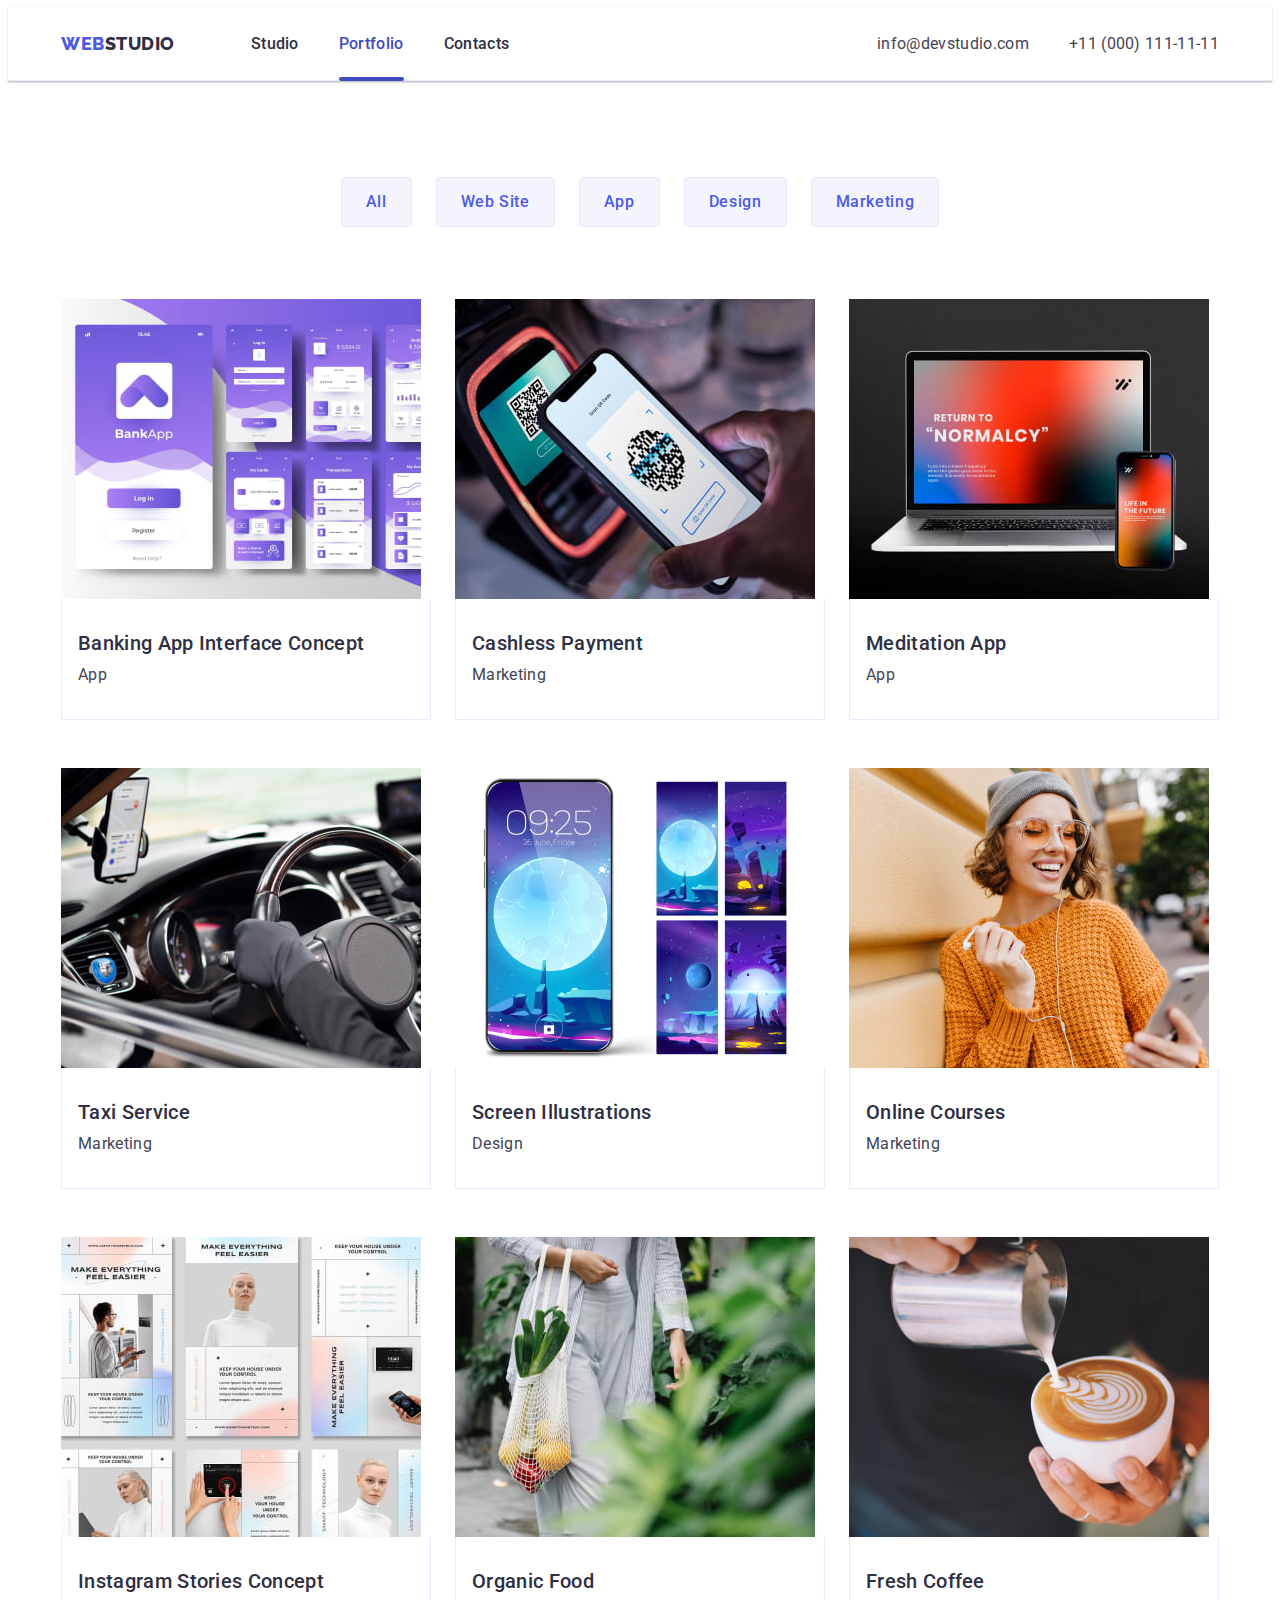
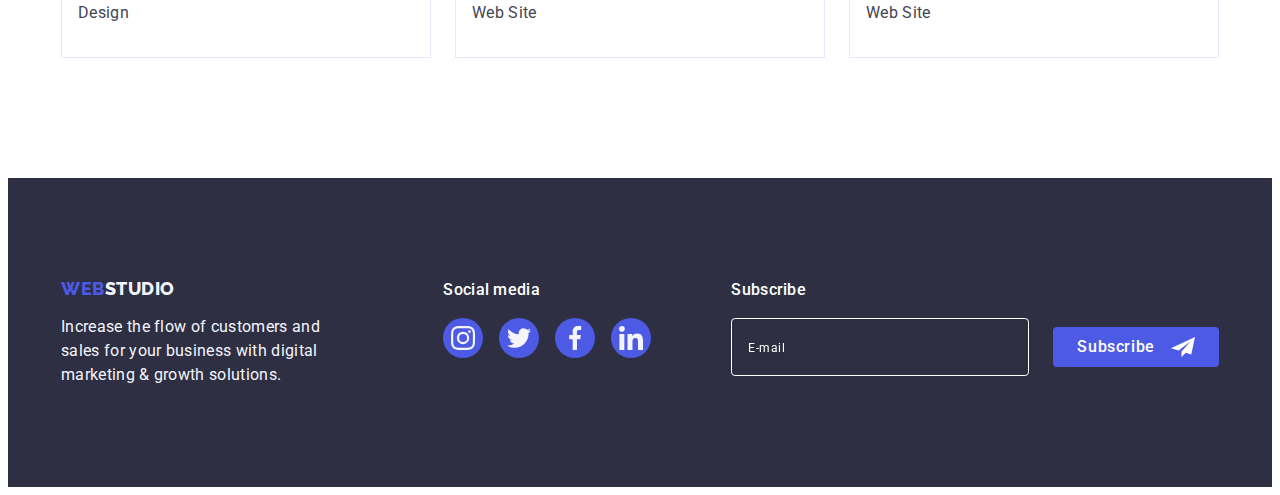
==== portfolio.html @ d95b9f91 "Initial commit" ====
<!DOCTYPE html>
<html lang="en">
  <head>
    <meta charset="UTF-8" />
    <meta http-equiv="X-UA-Compatible" content="IE=edge" />
    <meta name="viewport" content="width=device-width, initial-scale=1.0" />
    <title>Portfolio</title>
    <link rel="preconnect" href="https://fonts.googleapis.com" />
    <link rel="preconnect" href="https://fonts.gstatic.com" crossorigin />
    <link
      href="https://fonts.googleapis.com/css2?family=Raleway:wght@800&family=Roboto:wght@400;500;700;900&display=swap"
      rel="stylesheet"
    />
    <link
      rel="stylesheet"
      href="https://cdnjs.cloudflare.com/ajax/libs/modern-normalize/2.0.0/modern-normalize.min.css"
      integrity="sha512-4xo8blKMVCiXpTaLzQSLSw3KFOVPWhm/TRtuPVc4WG6kUgjH6J03IBuG7JZPkcWMxJ5huwaBpOpnwYElP/m6wg=="
      crossorigin="anonymous"
      referrerpolicy="no-referrer"
    />
    <link rel="stylesheet" href="./css/style.css" />
  </head>
  <body>
    <header class="header">
      <div class="header-container container">
        <nav class="header-nav">
          <a href="./index.html" class="logo link">Web<span class="logo-text">Studio</span></a>
          <ul class="header-nav-list list">
            <li class="header-nav-item item">
              <a href="./index.html" class="header-nav-link link">Studio</a>
            </li>
            <li class="header-nav-item item">
              <a href="./portfolio.html" class="header-nav-link active link">Portfolio</a>
            </li>
            <li class="header-nav-item item">
              <a href="" class="header-nav-link link">Contacts</a>
            </li>
          </ul>
        </nav>
        <address class="header-address">
          <ul class="header-address-list list">
            <li class="header-address-item item">
              <a href="mailto:info@devstudio.com" class="header-address-link link"
                >info@devstudio.com</a
              >
            </li>
            <li class="header-address-item item">
              <a href="tel:+110001111111" class="header-address-link link">+11 (000) 111-11-11</a>
            </li>
          </ul>
        </address>
      </div>
    </header>
    <main>
      <section class="portfolio">
        <div class="container portfolio-container">
          <h1 hidden>Something</h1>
          <ul class="portfolio-btn-list list">
            <li class="portfolio-btn-item item">
              <button type="button" class="portfolio-button button">All</button>
            </li>
            <li class="portfolio-btn-item item">
              <button type="button" class="portfolio-button button">Web Site</button>
            </li>
            <li class="portfolio-btn-item item">
              <button type="button" class="portfolio-button button">App</button>
            </li>
            <li class="portfolio-btn-item item">
              <button type="button" class="portfolio-button button">Design</button>
            </li>
            <li class="portfolio-btn-item item">
              <button type="button" class="portfolio-button button">Marketing</button>
            </li>
          </ul>
          <ul class="portfolio-content-list list">
            <li class="portfolio-content-item item">
              <a class="portfolio-link link" href="">
                <div class="overlay-box">
                  <img
                    src="./images/portfolio/imgg.jpg"
                    alt="Interface Concept"
                    width="360"
                    height="300"
                  />
                  <p class="portfolio-overlay">
                    14 Stylish and User-Friendly App Design Concepts · Task Manager App · Calorie
                    Tracker App · Exotic Fruit Ecommerce App · Cloud Storage App
                  </p>
                </div>
                <div class="container-link">
                  <h2 class="portfolio-subtitle">Banking App Interface Concept</h2>
                  <p class="portfolio-text">App</p>
                </div>
              </a>
            </li>
            <li class="portfolio-content-item item">
              <a class="portfolio-link link" href="">
                <div class="overlay-box">
                  <img
                    src="./images/portfolio/imgg1.jpg"
                    alt="Interface Concept"
                    width="360"
                    height="300"
                  />
                  <p class="portfolio-overlay">
                    14 Stylish and User-Friendly App Design Concepts · Task Manager App · Calorie
                    Tracker App · Exotic Fruit Ecommerce App · Cloud Storage App
                  </p>
                </div>
                <div class="container-link">
                  <h2 class="portfolio-subtitle">Cashless Payment</h2>
                  <p class="portfolio-text">Marketing</p>
                </div>
              </a>
            </li>
            <li class="portfolio-content-item item">
              <a class="portfolio-link link" href="">
                <div class="overlay-box">
                  <img
                    src="./images/portfolio/imgg2.jpg"
                    alt="Interface Concept"
                    width="360"
                    height="300"
                  />
                  <p class="portfolio-overlay">
                    14 Stylish and User-Friendly App Design Concepts · Task Manager App · Calorie
                    Tracker App · Exotic Fruit Ecommerce App · Cloud Storage App
                  </p>
                </div>
                <div class="container-link">
                  <h2 class="portfolio-subtitle">Meditation App</h2>
                  <p class="portfolio-text">App</p>
                </div>
              </a>
            </li>
            <li class="portfolio-content-item item">
              <a class="portfolio-link link" href="">
                <div class="overlay-box">
                  <img
                    src="./images/portfolio/imgg3.jpg"
                    alt="Interface Concept"
                    width="360"
                    height="300"
                  />
                  <p class="portfolio-overlay">
                    14 Stylish and User-Friendly App Design Concepts · Task Manager App · Calorie
                    Tracker App · Exotic Fruit Ecommerce App · Cloud Storage App
                  </p>
                </div>
                <div class="container-link">
                  <h2 class="portfolio-subtitle">Taxi Service</h2>
                  <p class="portfolio-text">Marketing</p>
                </div>
              </a>
            </li>
            <li class="portfolio-content-item item">
              <a class="portfolio-link link" href="">
                <div class="overlay-box">
                  <img
                    src="./images/portfolio/imgg4.jpg"
                    alt="Interface Concept"
                    width="360"
                    height="300"
                  />
                  <p class="portfolio-overlay">
                    14 Stylish and User-Friendly App Design Concepts · Task Manager App · Calorie
                    Tracker App · Exotic Fruit Ecommerce App · Cloud Storage App
                  </p>
                </div>
                <div class="container-link">
                  <h2 class="portfolio-subtitle">Screen Illustrations</h2>
                  <p class="portfolio-text">Design</p>
                </div>
              </a>
            </li>
            <li class="portfolio-content-item item">
              <a class="portfolio-link link" href="">
                <div class="overlay-box">
                  <img
                    src="./images/portfolio/imgg5.jpg"
                    alt="Interface Concept"
                    width="360"
                    height="300"
                  />
                  <p class="portfolio-overlay">
                    14 Stylish and User-Friendly App Design Concepts · Task Manager App · Calorie
                    Tracker App · Exotic Fruit Ecommerce App · Cloud Storage App
                  </p>
                </div>
                <div class="container-link">
                  <h2 class="portfolio-subtitle">Online Courses</h2>
                  <p class="portfolio-text">Marketing</p>
                </div>
              </a>
            </li>
            <li class="portfolio-content-item item">
              <a class="portfolio-link link" href="">
                <div class="overlay-box">
                  <img
                    src="./images/portfolio/imgg6.jpg"
                    alt="Interface Concept"
                    width="360"
                    height="300"
                  />
                  <p class="portfolio-overlay">
                    14 Stylish and User-Friendly App Design Concepts · Task Manager App · Calorie
                    Tracker App · Exotic Fruit Ecommerce App · Cloud Storage App
                  </p>
                </div>
                <div class="container-link">
                  <h2 class="portfolio-subtitle">Instagram Stories Concept</h2>
                  <p class="portfolio-text">Design</p>
                </div>
              </a>
            </li>
            <li class="portfolio-content-item item">
              <a class="portfolio-link link" href="">
                <div class="overlay-box">
                  <img
                    src="./images/portfolio/imgg7.jpg"
                    alt="Interface Concept"
                    width="360"
                    height="300"
                  />
                  <p class="portfolio-overlay">
                    14 Stylish and User-Friendly App Design Concepts · Task Manager App · Calorie
                    Tracker App · Exotic Fruit Ecommerce App · Cloud Storage App
                  </p>
                </div>
                <div class="container-link">
                  <h2 class="portfolio-subtitle">Organic Food</h2>
                  <p class="portfolio-text">Web Site</p>
                </div>
              </a>
            </li>
            <li class="portfolio-content-item item">
              <a class="portfolio-link link" href="">
                <div class="overlay-box">
                  <img
                    src="./images/portfolio/imgg8.jpg"
                    alt="Interface Concept"
                    width="360"
                    height="300"
                  />
                  <p class="portfolio-overlay">
                    14 Stylish and User-Friendly App Design Concepts · Task Manager App · Calorie
                    Tracker App · Exotic Fruit Ecommerce App · Cloud Storage App
                  </p>
                </div>
                <div class="container-link">
                  <h2 class="portfolio-subtitle">Fresh Coffee</h2>
                  <p class="portfolio-text">Web Site</p>
                </div>
              </a>
            </li>
          </ul>
        </div>
      </section>
    </main>
    <footer class="footer">
      <div class="container footer-container">
        <div class="footer-box">
          <a href="./index.html" class="logo link"
            >Web<span class="footer-logo-text">Studio</span></a
          >
          <p class="footer-text">
            Increase the flow of customers and sales for your business with digital marketing &
            growth solutions.
          </p>
        </div>
        <div class="social-box">
          <p class="title-footer">Social media</p>
          <ul class="list footer-icon-list">
            <li class="item footer-icon-item">
              <a class="footer-social-link" href="" target="_blank" aria-label="">
                <svg class="footer-social-img" width="24" height="24">
                  <use href="./images/icons.svg#instagram1"></use>
                </svg>
              </a>
            </li>
            <li class="item footer-icon-item">
              <a class="footer-social-link" href="" target="_blank" aria-label="">
                <svg class="footer-social-img" width="24" height="24">
                  <use href="./images/icons.svg#twitter1"></use>
                </svg>
              </a>
            </li>
            <li class="item footer-icon-item">
              <a class="footer-social-link" href="" target="_blank" aria-label="">
                <svg class="footer-social-img" width="24" height="24">
                  <use href="./images/icons.svg#facebook1"></use>
                </svg>
              </a>
            </li>
            <li class="item footer-icon-item">
              <a class="footer-social-link" href="" target="_blank" aria-label="">
                <svg class="footer-social-img" width="24" height="24">
                  <use href="./images/icons.svg#linkedin1"></use>
                </svg>
              </a>
            </li>
          </ul>
        </div>
        <div class="footer-form-box">
          <p class="footer-form-text">Subscribe</p>
          <form class="footer-form" autocomplete="on">
            <label for="user-email"></label>
            <input
              class="footer-email"
              type="email"
              name="user-email"
              id="user-email"
              placeholder="E-mail"
            />
            <button class="footer-btn-subscribe" type="submit">
              <span>Subscribe</span>
              <svg class="" width="24" height="24">
                <use href="./images/icons.svg#frame"></use>
              </svg>
            </button>
          </form>
        </div>
      </div>
    </footer>
  </body>
</html>
---- css/style.css ----
:root {
  /*========== Color ==========*/
  --body-background-color: #ffffff;
  --hero-background-color: #2e2f42;
  --hero-button-background-color: #4d5ae5;
  --footer-background-color: #2e2f42;
  --footer-text-color: #f4f4fd;
  --hero-text-color: #ffffff;
  --logo-title-color: #4d5ae5;
  --logo-text-color: #f4f4fd;
  --title-color: #2e2f42;
  --text-color: #434455;
  --button-background-color: #f4f4fd;
  --button-text-color: #4d5ae5;
  --hover-link-button-color: #404bbf;
  --customers-color: #8e8f99;

  --duration-timing-function: 250ms cubic-bezier(0.4, 0, 0.2, 1);
}

body {
  font-family: "Roboto", sans-serif;
  font-style: normal;
  font-weight: 400;
  font-size: 16px;
  line-height: 1.5;
  letter-spacing: 0.02em;
  color: var(--text-color);
  background-color: var(--body-background-color);
}

/* Base style */
h1,
h2,
h3,
h4,
h5,
h6,
ul,
p,
button {
  margin: 0;
  padding: 0;
}

img {
  display: block;
}

.link {
  text-decoration: none;
}

.list {
  list-style-type: none;
}

.visually-hidden {
  position: absolute;
  width: 1px;
  height: 1px;
  margin: -1px;
  padding: 0;
  overflow: hidden;
  border: 0;
  clip: rect(0 0 0 0);
}

.container {
  width: 1158px;
  padding-left: 15px;
  padding-right: 15px;
  margin-right: auto;
  margin-left: auto;
}

/* LOGO */

.logo {
  margin-right: 76px;

  font-family: "Raleway", sans-serif;
  font-style: normal;
  font-weight: 800;
  font-size: 18px;
  line-height: 1.17;
  letter-spacing: 0.03em;
  text-transform: uppercase;
  color: var(--logo-title-color);
}

.logo .logo-text {
  color: var(--title-color);
}

/* Header */

.header-container {
  display: flex;
  align-items: center;
}

.header {
  border-bottom: 1px solid #e7e9fc;
  box-shadow: 0px 2px 1px rgba(46, 47, 66, 0.08), 0px 1px 1px rgba(46, 47, 66, 0.16),
    0px 1px 6px rgba(46, 47, 66, 0.08);
}

.header-nav {
  display: flex;
  align-items: center;
  margin-right: auto;
}

.header-nav-list {
  display: flex;
}

.header-nav-item {
  position: relative;
}

.header-nav-item:not(:last-child) {
  margin-right: 40px;
}

.header-nav-link {
  position: relative;
  display: block;
  padding: 24px 0px 24px 0px;

  color: var(--title-color);
  font-weight: 500;

  transition: color var(--duration-timing-function);
}

.header-nav-link:hover,
.header-nav-link:focus {
  color: var(--hover-link-button-color);
}

.active {
  color: var(--hover-link-button-color);
}

.active::after {
  content: "";

  display: block;
  background-color: var(--hover-link-button-color);
  border-radius: 2px;
  height: 4px;
  width: 100%;

  position: absolute;
  bottom: -1px;
  left: 0;
}
.header-address {
  display: flex;
}
.header-address-list {
  gap: 40px;
  display: flex;
}
.header-address-link {
  font-style: normal;
  color: var(--text-color);

  transition: color var(--duration-timing-function);
}
.header-address-link:hover,
.header-address-link:focus {
  color: var(--hover-link-button-color);
}
/* MAIN-HERO */

.hero-container {
  padding-top: 188px;
  padding-bottom: 188px;
}

.hero {
  max-width: 1440px;
  margin-right: auto;
  margin-left: auto;

  background-color: var(--hero-background-color);
  background-image: linear-gradient(rgba(46, 47, 66, 0.7), rgba(46, 47, 66, 0.7)),
    url(../images/hero/people-office.jpg);
  background-repeat: no-repeat;
  background-size: cover;
  background-position: center;
}
.hero-title {
  max-width: 496px;
  margin-bottom: 48px;
  margin-left: auto;
  margin-right: auto;

  font-family: "Roboto", sans-serif;
  font-style: normal;
  font-weight: 700;
  font-size: 56px;
  line-height: 1.07;
  letter-spacing: 0.02em;
  text-align: center;
  color: var(--hero-text-color);
}
.hero-button {
  display: block;
  min-width: 169px;
  height: 56px;
  padding: 16px 32px;
  margin-left: auto;
  margin-right: auto;
  border: none;
  border-radius: 4px;

  transition: background-color var(--duration-timing-function);

  background-color: var(--hero-button-background-color);
  color: var(--hero-text-color);
  font-family: "Roboto", sans-serif;
  font-style: normal;
  font-weight: 500;
  font-size: 16px;
  line-height: 1.5;

  letter-spacing: 0.04em;
  cursor: pointer;
}

.hero-button:hover,
.hero-button:focus {
  background-color: var(--hover-link-button-color);
}

/* MAIN-STRATEGY */

.strategy {
  padding-top: 120px;
  padding-bottom: 120px;
}

.strategy-list {
  display: flex;
  gap: 24px;
}

.srategy-item {
  width: calc((100% - 72px) / 4);
}

.strategy-title {
  margin-bottom: 8px;

  font-weight: 500;
  font-size: 20px;
  line-height: 1.2;
  color: var(--title-color);
}

.strategy-text {
  font-weight: 400;
  font-size: 16px;
  line-height: 1.5;
  letter-spacing: 0.02em;
  color: var(--text-color);
}

/* .strategy-icon-list {
  display: flex;
  justify-content: center;
  align-items: center;
  gap: 24px;
} */

.strategy-box {
  display: flex;
  justify-content: center;
  align-items: center;
  margin-bottom: 8px;
  border-radius: 4px;
  width: 264px;
  height: 112px;

  background-color: var(--button-background-color);
}

/* MAIN-DOING */
.doing {
  padding-bottom: 120px;
}

.doing-title {
  margin-bottom: 72px;

  font-weight: 700;
  font-size: 36px;
  line-height: 1.11;
  letter-spacing: 0.02em;
  text-transform: capitalize;
  color: var(--title-color);
  text-align: center;
}

.doing-list {
  display: flex;
  gap: 24px;
  margin-left: auto;
  margin-right: auto;
}
.doing-img {
  border: 1px solid #e7e9fc;
}

/* MAIN-TEAM */
.team {
  background-color: var(--button-background-color);
  padding-top: 120px;
  padding-bottom: 120px;
}

.team-title {
  margin-bottom: 72px;

  font-weight: 700;
  font-size: 36px;
  line-height: 1.11;
  letter-spacing: 0.02em;
  text-transform: capitalize;
  color: var(--title-color);
  text-align: center;
}

.team-list {
  display: flex;
  gap: 24px;
  margin-top: 72px;
}

.team-item {
  border-radius: 0px 0px 4px 4px;
  box-shadow: 0px 1px 6px rgba(46, 47, 66, 0.08), 0px 1px 1px rgba(46, 47, 66, 0.16),
    0px 2px 1px rgba(46, 47, 66, 0.08);
  background-color: var(--body-background-color);
}

.container-name {
  padding: 32px 0px;
}

.team-name {
  margin-bottom: 8px;

  font-weight: 500;
  font-size: 20px;
  line-height: 1.2;
  text-align: center;
  letter-spacing: 0.02em;
  color: var(--title-color);
}

.team-desc {
  margin-bottom: 8px;

  font-size: 16px;
  line-height: 1.5;
  text-align: center;
  letter-spacing: 0.02em;
  color: var(--text-color);
}

.team-icon-list {
  display: flex;
  align-items: center;
  justify-content: center;
  gap: 24px;
}

.social-team-link {
  display: flex;
  align-items: center;
  justify-content: center;
  width: 40px;
  height: 40px;
  background-color: var(--logo-title-color);
  border-radius: 50%;

  transition: background-color var(--duration-timing-function);
}

.social-team-link:hover,
.social-team-link:focus {
  background-color: var(--hover-link-button-color);
}

.social-team-icon {
  fill: var(--button-background-color);
}

/* Customers */
.customers {
  padding: 120px 0px;
}

/* .container-customers {
  margin-top: 120px;
  margin-bottom: 120px;
} */
.title-customers {
  margin-bottom: 72px;

  color: var(--title-color);
  font-weight: 700;
  font-size: 36px;
  line-height: 1.11;
  text-align: center;
}

.customers-list {
  display: flex;
  justify-content: center;
  align-items: center;
  gap: 24px;
}

.customers-item {
  width: calc((100% - 120px) / 6);
  height: 88px;
}

.customers-link:hover,
.customers-link:focus {
  border-color: 1px solid var(--hover-link-button-color);
  color: var(--hover-link-button-color);
}

.customers-link {
  display: flex;
  justify-content: center;
  align-items: center;
  width: 100%;
  height: 100%;

  color: var(--customers-color);
  border: 1px solid #8e8f99;
  border-radius: 4px;
  cursor: pointer;

  transition: border-color var(--duration-timing-function), color var(--duration-timing-function);
}

.customers-icon {
  fill: currentColor;
}

.customers-link:focus {
  border-color: 1px solid var(--hover-link-button-color);
  color: var(--hover-link-button-color);
}

/* Footer */
.footer-container {
  display: flex;
  align-items: baseline;
}

.footer {
  padding-top: 100px;
  padding-bottom: 100px;
  background-color: var(--footer-background-color);
}
.footer .logo {
  display: inline-block;
  margin-bottom: 16px;
}

.footer-box {
  display: flex;
  flex-direction: column;
  margin-right: 120px;
}

.footer-logo-text {
  color: var(--footer-text-color);
}
.footer-text {
  max-width: 264px;

  font-size: 16px;
  line-height: 1.5;
  letter-spacing: 0.02em;
  color: var(--footer-text-color);
}

.title-footer {
  margin-bottom: 16px;

  color: var(--hero-text-color);
  font-weight: 500;
  font-size: 16px;
}
.footer-icon {
  display: flex;
  flex-direction: column;
  align-items: center;
}

.footer-icon-list {
  display: flex;
  gap: 16px;
}
.footer-social-link {
  display: flex;
  justify-content: center;
  align-items: center;
  width: 40px;
  height: 40px;
  border-radius: 50%;
  background-color: var(--logo-title-color);

  transition: background-color var(--duration-timing-function);
}
.footer-social-link:hover,
.footer-social-link:focus {
  background-color: #31d0aa;
}

.footer-social-img {
  fill: var(--button-background-color);
}

.social-box {
  margin-right: 80px;
}
/*=========  FOOTER FORM  =========*/
.footer-form {
  display: flex;
  justify-content: center;
  align-items: center;
}

.footer-form-text {
  margin-bottom: 16px;

  font-weight: 500;
  color: var(--body-background-color);
}

.footer-email {
  margin-right: 24px;
  padding: 8px 16px;
  width: 264px;
  height: 40px;

  color: var(--body-background-color);
  filter: drop-shadow(0px 4px 4px rgba(0, 0, 0, 0.15));
  border-radius: 4px;
  border: 1px solid #ffffff;
  background-color: transparent;
  outline: transparent;
  opacity: 1;
}

.footer-email::placeholder {
  display: flex;
  align-items: center;

  font-family: "Roboto", sans-serif;
  font-style: normal;
  font-weight: 400;
  font-size: 12px;
  line-height: 24px;
  letter-spacing: 0.04em;
  color: var(--body-background-color);
}

.footer-btn-subscribe {
  display: flex;
  align-items: center;
  justify-content: center;
  gap: 16px;
  padding: 8px 24px;
  border: none;
  border-radius: 4px;

  font-family: "Roboto", sans-serif;
  font-style: normal;
  font-weight: 500;
  font-size: 16px;
  line-height: 1.5px;
  letter-spacing: 0.04em;
  color: var(--body-background-color);
  background-color: var(--button-text-color);
  fill: var(--body-background-color);

  transition: background-color var(--duration-timing-function);
}

.footer-btn-subscribe:hover {
  background-color: var(--hover-link-button-color);
}

/*=========== Portfolio=========== */
.portfolio {
  padding-top: 96px;
  padding-bottom: 120px;
}
.portfolio-btn-list {
  display: flex;
  gap: 24px;
  margin-bottom: 72px;
  justify-content: center;
}
.portfolio-button {
  padding: 12px 24px;
  border: 1px solid #e7e9fc;
  border-radius: 4px;

  font-family: "Roboto", sans-serif;
  font-style: normal;
  background-color: var(--button-background-color);
  color: var(--button-text-color);
  font-weight: 500;
  font-size: 16px;
  line-height: 1.5;
  text-align: center;
  letter-spacing: 0.04em;
  cursor: pointer;

  transition: color var(--duration-timing-function),
    background-color var(--duration-timing-function), border-color var(--duration-timing-function),
    box-shadow var(--duration-timing-function);
}

.portfolio-button:hover,
.portfolio-button:focus {
  border: 1px solid transparent;
  box-shadow: 0px 3px 1px rgba(0, 0, 0, 0.1), 0px 2px 1px rgba(0, 0, 0, 0.08),
    0px 2px 2px rgba(0, 0, 0, 0.12);

  color: var(--hero-text-color);
  background-color: var(--hover-link-button-color);
}

.portfolio-content-list {
  display: flex;
  flex-wrap: wrap;
  column-gap: 24px;
  row-gap: 48px;
}
.portfolio-content-item {
  width: calc((100% - 2 * 24px) / 3);
}
.portfolio-link {
  display: block;

  transition: box-shadow var(--duration-timing-function);
}

.portfolio-link:hover,
.portfolio-link:focus {
  cursor: pointer;
  box-shadow: 0px 1px 6px rgba(46, 47, 66, 0.08), 0px 1px 1px rgba(46, 47, 66, 0.16),
    0px 2px 1px rgba(46, 47, 66, 0.08);
}

.container-link {
  padding: 32px 16px;
  border: 1px solid #e7e9fc;
  border-top: none;
}

.portfolio-subtitle {
  margin-bottom: 8px;

  font-family: "Roboto", sans-serif;
  color: var(--title-color);
  font-style: normal;
  font-weight: 500;
  font-size: 20px;
  line-height: 1.2;
}
.portfolio-text {
  font-family: "Roboto", sans-serif;
  color: var(--text-color);
  font-style: normal;
  font-weight: 400;
  font-size: 16px;
  line-height: 1.5;
}

.portfolio-overlay {
  position: absolute;
  left: 0;
  bottom: 0;
  width: 100%;
  height: 100%;
  transition: transform var(--duration-timing-function);
  transform: translateY(100%);
  padding: 40px 32px;

  background-color: var(--button-text-color);
  color: var(--button-background-color);
}

.overlay-box {
  position: relative;
  overflow: hidden;
}

.portfolio-link:hover .portfolio-overlay,
.portfolio-link:focus .portfolio-overlay {
  transform: translateY(0);
}
.backdrop {
  position: fixed;
  top: 0;
  left: 0;
  z-index: 2;
  width: 100%;
  height: 100%;

  background-color: rgba(46, 47, 66, 0.4);

  transition: opacity 250ms cubic-bezier(0.4, 0, 0.2, 1),
    visibility 250ms cubic-bezier(0.4, 0, 0.2, 1);
}

.backdrop.is-hidden {
  opacity: 0;
  visibility: hidden;
  pointer-events: none;
}

.modal {
  position: absolute;
  left: 50%;
  top: 50%;
  transform: translate(-50%, -50%);
  padding: 72px 24px 24px 24px;
  width: 408px;
  min-height: 584px;
  border-radius: 4px;

  background-color: #fcfcfc;
  box-shadow: 0px 1px 1px rgba(0, 0, 0, 0.14), 0px 1px 3px rgba(0, 0, 0, 0.12),
    0px 2px 1px rgba(0, 0, 0, 0.2);

  transition: transform var(--duration-timing-function);
}

.modal-btn {
  display: flex;
  align-items: center;
  justify-content: center;
  position: absolute;
  right: 24px;
  top: 24px;
  width: 24px;
  height: 24px;
  border-radius: 50%;

  background-color: #e7e9fc;
  border: 1px solid rgba(0, 0, 0, 0.1);
  cursor: pointer;

  transition: background-color var(--duration-timing-function),
    border var(--duration-timing-function);
}

.modal-btn:hover,
.modal-btn:focus {
  background-color: var(--hover-link-button-color);
  fill: #ffffff;
  border: none;
}

.close-btn-img {
  transition: fill var(--duration-timing-function);
}

/*=========  MODAL FORM  =========*/

.modal-title {
  display: block;
  margin-bottom: 16px;

  font-weight: 500;
  font-size: 16px;
  text-align: center;
  color: var(--title-color);
}

.modal-form {
}

.modal-form-label {
  display: block;
  margin-bottom: 4px;
  color: #8e8f99;
  font-weight: 400;
  font-size: 12px;
  line-height: 1.16;
  letter-spacing: 0.01em;
}

.modal-input {
  width: 100%;
  height: 40px;
  padding-left: 38px;
  border: 1px solid rgba(46, 47, 66, 0.4);
  border-radius: 4px;

  outline: transparent;
  outline-offset: -1px;
  transition: border var(--duration-timing-function);
}
.modal-input:focus {
  border: 1px solid #4d5ae5;
}
.form-wrapper {
  position: relative;
  margin-bottom: 8px;
}

.modal-form-icon {
  position: absolute;
  top: 50%;
  left: 16px;
  transform: translateY(-50%);
  transition: fill var(--duration-timing-function);
  pointer-events: none;
}
.modal-input:focus + .modal-form-icon {
  fill: #4d5ae5;
}

.form-comment {
  display: block;
  width: 100%;
  height: 120px;
  padding: 8px 16px;
  margin-bottom: 16px;
  resize: none;
  outline: transparent;

  font-weight: 400;
  font-size: 12px;
  line-height: 1.16;
  letter-spacing: 0.04em;
  border: 1px solid rgba(46, 47, 66, 0.4);
  border-radius: 4px;

  transition: border var(--duration-timing-function);
}

.form-comment::placeholder {
  color: rgba(46, 47, 66, 0.4);
}

.form-comment:focus {
  outline: transparent;
  border: 1px solid #4d5ae5;
}

.form-agreement {
  display: flex;
  gap: 8px;
  margin-bottom: 24px;
  justify-content: flex-start;
  align-items: center;
}
/* Альтернатива Чек боксу */
.form-check-input {
  appearance: none;
  display: block;
  width: 16px;
  height: 16px;
  outline: transparent;
  border: 1px solid rgba(46, 47, 66, 0.4);
  border-radius: 2px;
  /* background-position: center;
  background-repeat: no-repeat;
  background-image: url("data:image/svg+xml,%3Csvg width='10' height='8' viewBox='0 0 10 8' fill='none' xmlns='http://www.w3.org/2000/svg'%3E%3Cpath d='M8.44558 0.255056C8.61838 0.089653 8.84834 -0.00178848 9.08693 2.65108e-05C9.32551 0.0018415 9.55407 0.0967713 9.72436 0.264784C9.89466 0.432797 9.99337 0.660752 9.99968 0.900549C10.006 1.14034 9.91939 1.37323 9.75816 1.55005L4.86357 7.70436C4.7794 7.79551 4.67782 7.86865 4.5649 7.91942C4.45198 7.97018 4.33003 7.99754 4.20636 7.99984C4.08268 8.00214 3.95981 7.97935 3.8451 7.93282C3.73038 7.88629 3.62618 7.81698 3.53872 7.72903L0.292827 4.46564C0.202435 4.38096 0.129933 4.27884 0.0796475 4.16537C0.0293621 4.05191 0.00232279 3.92942 0.000143182 3.80522C-0.00203643 3.68102 0.0206883 3.55765 0.0669613 3.44248C0.113234 3.3273 0.182108 3.22267 0.269473 3.13483C0.356838 3.047 0.460905 2.97775 0.575465 2.93123C0.690026 2.88471 0.812734 2.86186 0.936267 2.86405C1.0598 2.86624 1.18163 2.89343 1.29449 2.94398C1.40734 2.99454 1.50892 3.06743 1.59315 3.15831L4.16189 5.73967L8.42227 0.28219C8.42994 0.272694 8.43813 0.263635 8.4468 0.255056H8.44558Z' fill='%23F4F4FD'/%3E%3C/svg%3E%0A"); */

  transition: border var(--duration-timing-function),
    background-color var(--duration-timing-function);
}
.form-check-input:checked {
  border: 1px solid var(--hover-link-button-color);
  background-color: var(--hover-link-button-color);
}
.form-check-input:focus-visible {
  border: 1px solid var(--hover-link-button-color);
}
.form-agreement-text {
  font-style: normal;
  font-weight: 400;
  font-size: 12px;

  letter-spacing: 0.04em;
  color: #8e8f99;
}

.checkbox-link {
  color: var(--button-text-color);
}

.form-checkbox {
}

.form-btn {
  box-shadow: 0px 4px 4px rgba(0, 0, 0, 0.15);
}
/* SVG INPUT */
.unchecked {
  opacity: 0.4;
  transition: opacity var(--duration-timing-function);
}

.checked {
  opacity: 0;
  transition: opacity var(--duration-timing-function);
}

.form-check-input:checked + .form-checkbox > .unchecked {
  opacity: 0;
}

.form-check-input:checked + .form-checkbox > .checked {
  opacity: 1;
}
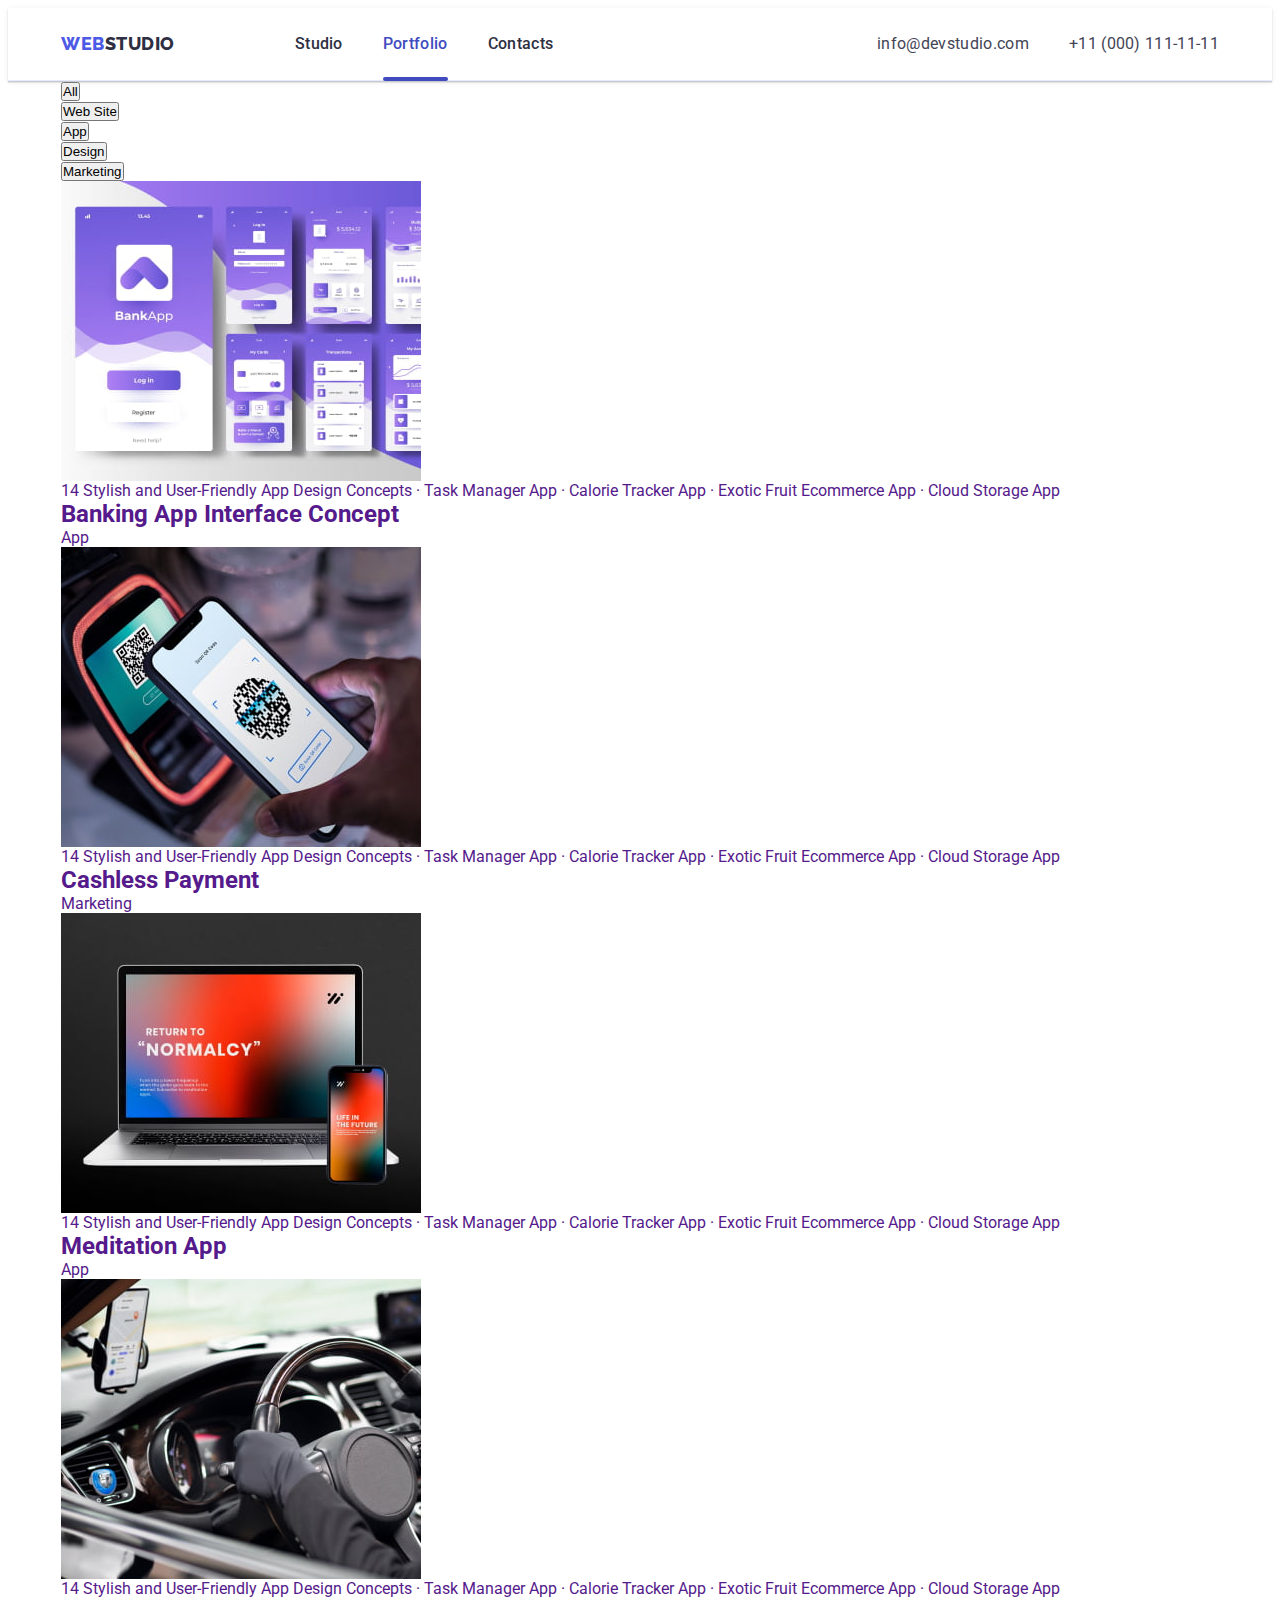
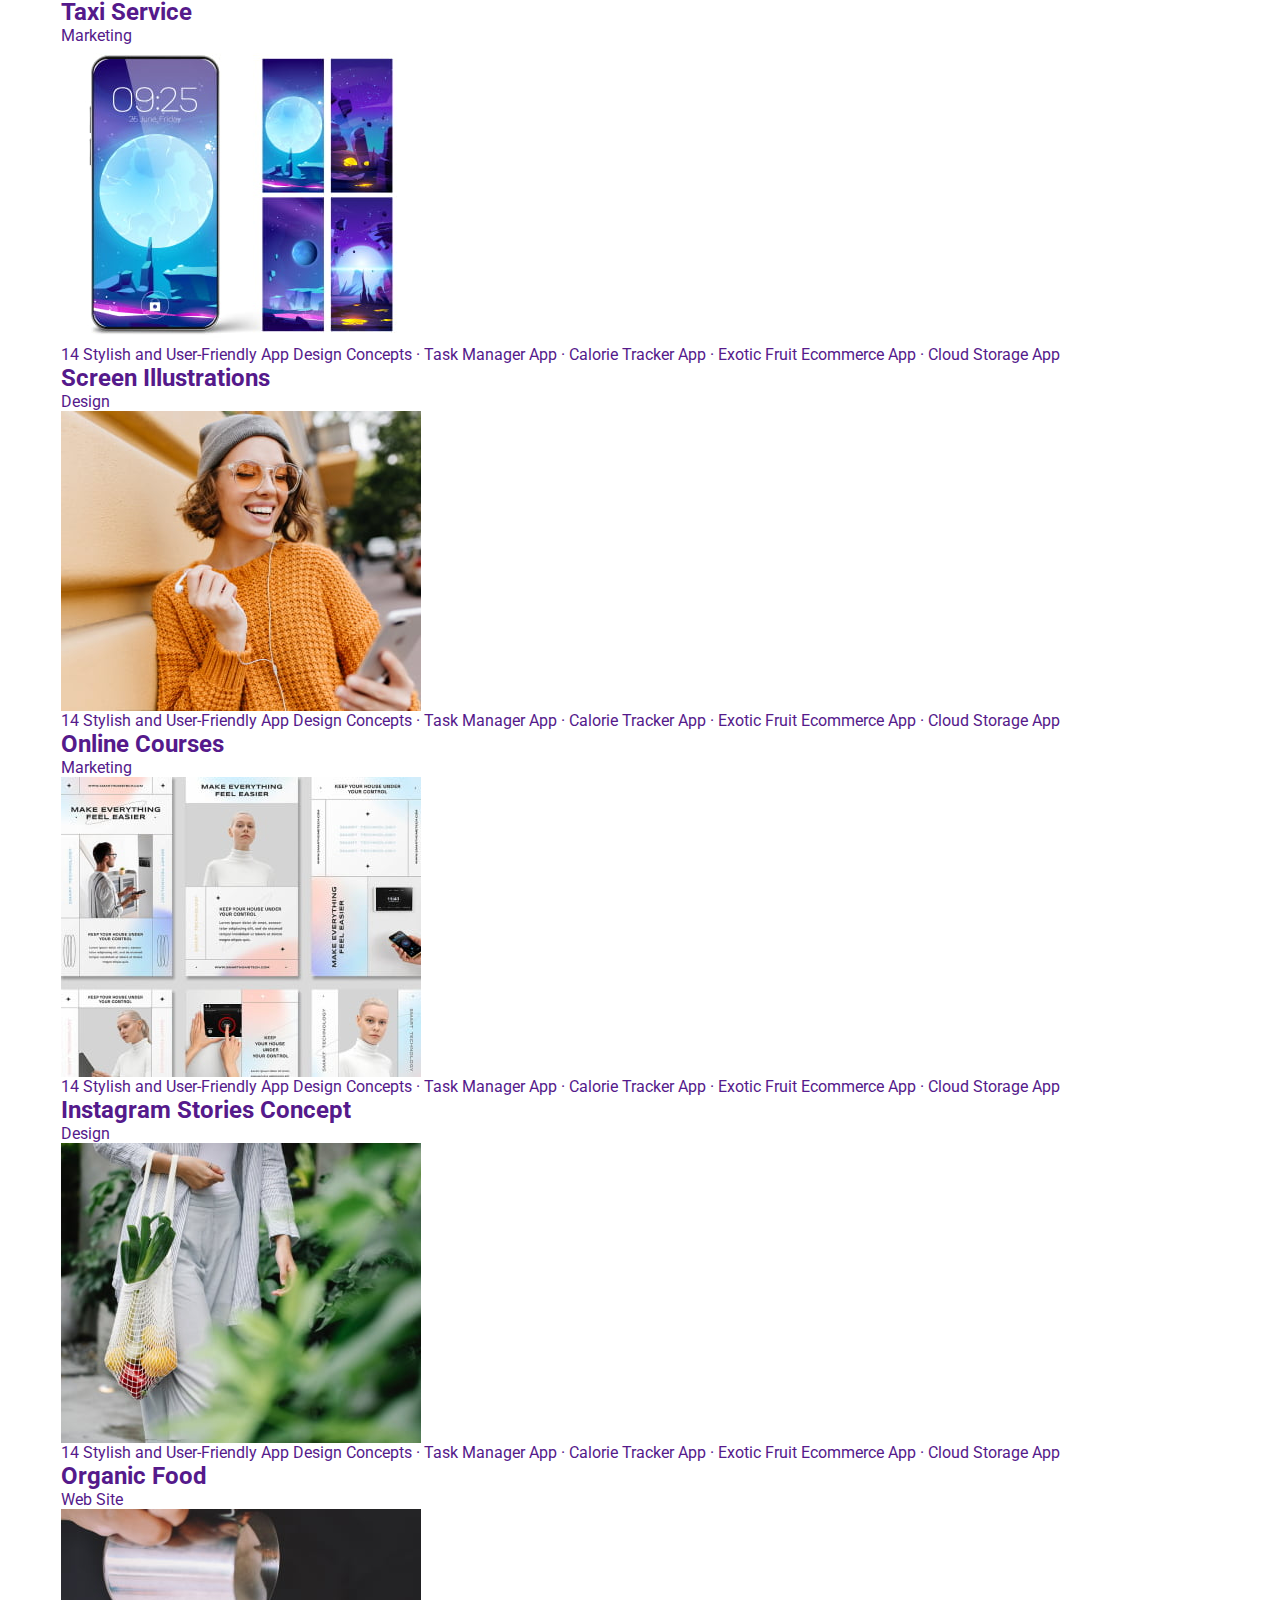
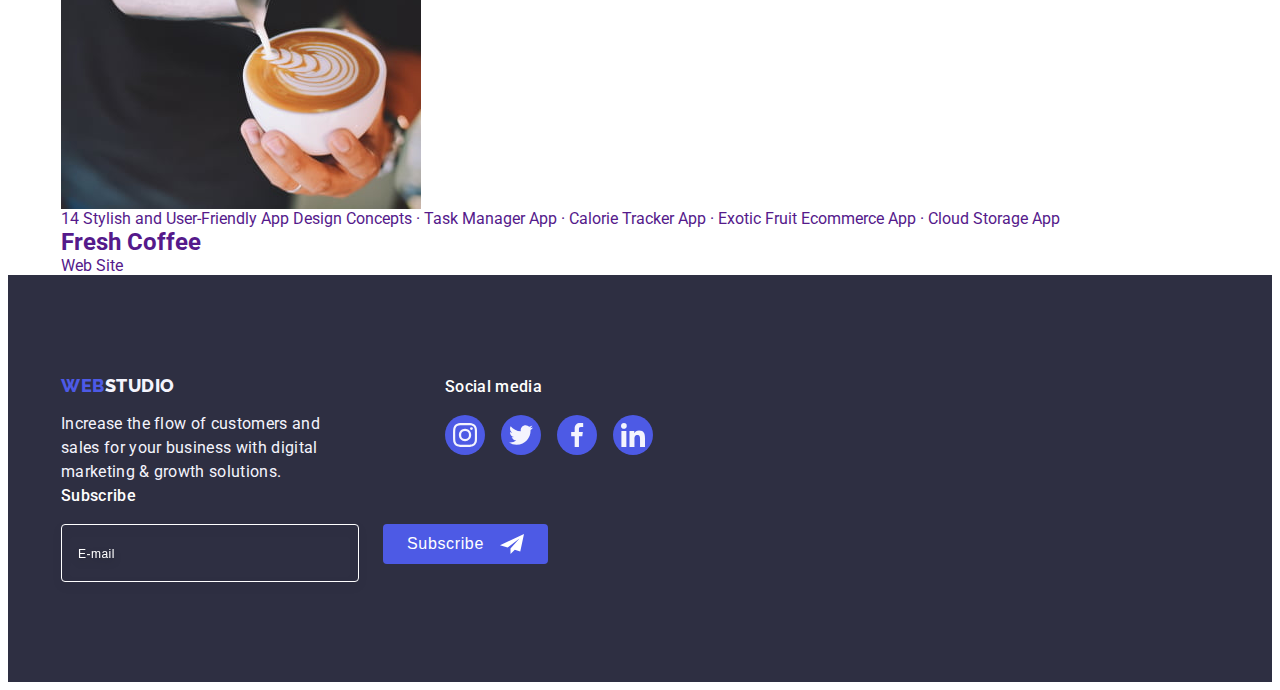
==== commit fdbf44be: "wgenhehd" ====
--- a/portfolio.html
+++ b/portfolio.html
@@ -23,32 +23,37 @@
   <body>
     <header class="header">
       <div class="header-container container">
-        <nav class="header-nav">
-          <a href="./index.html" class="logo link">Web<span class="logo-text">Studio</span></a>
-          <ul class="header-nav-list list">
-            <li class="header-nav-item item">
-              <a href="./index.html" class="header-nav-link link">Studio</a>
-            </li>
-            <li class="header-nav-item item">
-              <a href="./portfolio.html" class="header-nav-link active link">Portfolio</a>
-            </li>
-            <li class="header-nav-item item">
-              <a href="" class="header-nav-link link">Contacts</a>
-            </li>
-          </ul>
-        </nav>
-        <address class="header-address">
-          <ul class="header-address-list list">
-            <li class="header-address-item item">
-              <a href="mailto:info@devstudio.com" class="header-address-link link"
-                >info@devstudio.com</a
-              >
-            </li>
-            <li class="header-address-item item">
-              <a href="tel:+110001111111" class="header-address-link link">+11 (000) 111-11-11</a>
-            </li>
-          </ul>
-        </address>
+        <a class="logo link" href="./index.html">Web<span class="header-logo-text">Studio</span></a>
+        <button class="menu-toggle js-open-menu" aria-expanded="false" aria-controls="mobile-menu">
+          <svg width="32" height="22">
+            <use href="./images/icons.svg#header-btn-open"></use>
+          </svg>
+        </button>
+        <div class="header-menu">
+          <nav class="nav">
+            <ul class="nav-list list">
+              <li class="nav-item">
+                <a class="nav-link link" href="./index.html">Studio</a>
+              </li>
+              <li class="nav-item">
+                <a class="nav-link active  link" href="./portfolio.html">Portfolio</a>
+              </li>
+              <li class="nav-item">
+                <a class="nav-link link" href="">Contacts</a>
+              </li>
+            </ul>
+          </nav>
+          <address class="contact">
+            <ul class="contact-list list">
+              <li class="contact-item">
+                <a class="contact-link link" href="mailto:info@devstudio.com">info@devstudio.com</a>
+              </li>
+              <li class="contact-item">
+                <a class="contact-link link" href="tel:+110001111111">+11 (000) 111-11-11</a>
+              </li>
+            </ul>
+          </address>
+        </div>
       </div>
     </header>
     <main>
@@ -258,9 +263,9 @@
       </section>
     </main>
     <footer class="footer">
-      <div class="container footer-container">
-        <div class="footer-box">
-          <a href="./index.html" class="logo link"
+      <div class="footer-container container">
+        <div class="footer-left">
+          <a class="footer-logo logo link" href="./index.html"
             >Web<span class="footer-logo-text">Studio</span></a
           >
           <p class="footer-text">
@@ -269,53 +274,52 @@
           </p>
         </div>
         <div class="social-box">
-          <p class="title-footer">Social media</p>
-          <ul class="list footer-icon-list">
-            <li class="item footer-icon-item">
-              <a class="footer-social-link" href="" target="_blank" aria-label="">
-                <svg class="footer-social-img" width="24" height="24">
-                  <use href="./images/icons.svg#instagram1"></use>
+          <p class="footer-social">Social media</p>
+          <ul class="footer-social-list list">
+            <li class="footer-social-item">
+              <a href="" class="footer-social-link link">
+                <svg class="footer-social-svg" width="24" height="24">
+                  <use class="centre" href="./images/icons.svg#instagram"></use>
                 </svg>
               </a>
             </li>
-            <li class="item footer-icon-item">
-              <a class="footer-social-link" href="" target="_blank" aria-label="">
-                <svg class="footer-social-img" width="24" height="24">
-                  <use href="./images/icons.svg#twitter1"></use>
+            <li class="footer-social-item">
+              <a href="" class="footer-social-link link">
+                <svg class="footer-social-svg" width="24" height="24">
+                  <use class="centre" href="./images/icons.svg#twitter"></use>
                 </svg>
               </a>
             </li>
-            <li class="item footer-icon-item">
-              <a class="footer-social-link" href="" target="_blank" aria-label="">
-                <svg class="footer-social-img" width="24" height="24">
-                  <use href="./images/icons.svg#facebook1"></use>
+            <li class="footer-social-item">
+              <a href="" class="footer-social-link link">
+                <svg class="footer-social-svg" width="24" height="24">
+                  <use class="centre" href="./images/icons.svg#facebook"></use>
                 </svg>
               </a>
             </li>
-            <li class="item footer-icon-item">
-              <a class="footer-social-link" href="" target="_blank" aria-label="">
-                <svg class="footer-social-img" width="24" height="24">
-                  <use href="./images/icons.svg#linkedin1"></use>
+            <li class="footer-social-item">
+              <a href="" class="footer-social-link link">
+                <svg class="footer-social-svg" width="24" height="24">
+                  <use class="centre" href="./images/icons.svg#linkedin"></use>
                 </svg>
               </a>
             </li>
           </ul>
         </div>
-        <div class="footer-form-box">
+        <div class="fotter-form-box">
           <p class="footer-form-text">Subscribe</p>
-          <form class="footer-form" autocomplete="on">
-            <label for="user-email"></label>
+          <form class="footer-form">
             <input
-              class="footer-email"
+              class="footer-form-input"
+              name="email"
               type="email"
-              name="user-email"
-              id="user-email"
+              id="email"
               placeholder="E-mail"
             />
-            <button class="footer-btn-subscribe" type="submit">
-              <span>Subscribe</span>
-              <svg class="" width="24" height="24">
-                <use href="./images/icons.svg#frame"></use>
+            <button class="footer-btn" type="submit">
+              Subscribe
+              <svg class="send-svg" width="24" height="20">
+                <use href="./images/icons.svg#send"></use>
               </svg>
             </button>
           </form>
--- a/css/style.css
+++ b/css/style.css
@@ -1,60 +1,23 @@
 :root {
-  /*========== Color ==========*/
-  --body-background-color: #ffffff;
-  --hero-background-color: #2e2f42;
-  --hero-button-background-color: #4d5ae5;
-  --footer-background-color: #2e2f42;
-  --footer-text-color: #f4f4fd;
-  --hero-text-color: #ffffff;
-  --logo-title-color: #4d5ae5;
-  --logo-text-color: #f4f4fd;
+  --iris-colro: #4d5ae5;
+  --ocean-color: #404bbf;
+  --green-color: #31d0aa;
+  --white-color: #ffffff;
   --title-color: #2e2f42;
   --text-color: #434455;
-  --button-background-color: #f4f4fd;
-  --button-text-color: #4d5ae5;
-  --hover-link-button-color: #404bbf;
-  --customers-color: #8e8f99;
-
-  --duration-timing-function: 250ms cubic-bezier(0.4, 0, 0.2, 1);
-}
-
+  --gray-color: #f4f4fd;
+
+  --duration-and-timing-function: 250ms cubic-bezier(0.4, 0, 0.2, 1);
+}
+/**
+  |============================
+  | global styles
+  |============================
+*/
 body {
   font-family: "Roboto", sans-serif;
   font-style: normal;
-  font-weight: 400;
-  font-size: 16px;
-  line-height: 1.5;
-  letter-spacing: 0.02em;
-  color: var(--text-color);
-  background-color: var(--body-background-color);
-}
-
-/* Base style */
-h1,
-h2,
-h3,
-h4,
-h5,
-h6,
-ul,
-p,
-button {
-  margin: 0;
-  padding: 0;
-}
-
-img {
-  display: block;
-}
-
-.link {
-  text-decoration: none;
-}
-
-.list {
-  list-style-type: none;
-}
-
+}
 .visually-hidden {
   position: absolute;
   width: 1px;
@@ -65,20 +28,57 @@
   border: 0;
   clip: rect(0 0 0 0);
 }
-
+p,
+h1,
+h2,
+h3,
+h4,
+h5,
+h6,
+ul,
+ol,
+li {
+  padding: 0;
+  margin: 0;
+}
+img {
+  display: block;
+  max-width: 100%;
+  height: auto;
+}
+button {
+  padding: 0;
+}
+.link {
+  text-decoration: none;
+}
+.list {
+  list-style: none;
+}
 .container {
-  width: 1158px;
-  padding-left: 15px;
-  padding-right: 15px;
+  min-width: 320px;
+  max-width: 428px;
+  padding-left: 16px;
+  padding-right: 16px;
+  margin-left: auto;
   margin-right: auto;
-  margin-left: auto;
-}
-
-/* LOGO */
-
+}
+
+@media screen and (min-width: 768px) {
+  .container {
+    max-width: 768px;
+  }
+}
+
+@media screen and (min-width: 1158px) {
+  .container {
+    max-width: 1158px;
+    padding-left: 15px;
+    padding-right: 15px;
+  }
+}
+/* logo */
 .logo {
-  margin-right: 76px;
-
   font-family: "Raleway", sans-serif;
   font-style: normal;
   font-weight: 800;
@@ -86,272 +86,541 @@
   line-height: 1.17;
   letter-spacing: 0.03em;
   text-transform: uppercase;
-  color: var(--logo-title-color);
-}
-
-.logo .logo-text {
+  color: var(--iris-colro);
+}
+@media screen and (min-width: 768px) {
+  .logo {
+    margin-right: 76px;
+  }
+}
+@media screen and (min-width: 1158px) {
+  .logo {
+    margin-right: 120px;
+  }
+}
+.header-logo-text {
   color: var(--title-color);
 }
-
-/* Header */
-
-.header-container {
-  display: flex;
-  align-items: center;
-}
-
+.footer-logo-text {
+  color: var(--gray-color);
+}
+/**
+  |============================
+  | header
+  |============================
+*/
 .header {
+  padding: 24px 0;
+
   border-bottom: 1px solid #e7e9fc;
   box-shadow: 0px 2px 1px rgba(46, 47, 66, 0.08), 0px 1px 1px rgba(46, 47, 66, 0.16),
     0px 1px 6px rgba(46, 47, 66, 0.08);
 }
 
-.header-nav {
-  display: flex;
-  align-items: center;
-  margin-right: auto;
-}
-
-.header-nav-list {
-  display: flex;
-}
-
-.header-nav-item {
-  position: relative;
-}
-
-.header-nav-item:not(:last-child) {
-  margin-right: 40px;
-}
-
-.header-nav-link {
-  position: relative;
+@media screen and (min-width: 768px) {
+  .header {
+    padding: 0;
+  }
+}
+.header-container {
+  display: flex;
+}
+@media screen and (min-width: 768px) {
+  .header-container {
+    align-items: center;
+  }
+}
+.header-menu {
+  display: none;
+}
+@media screen and (min-width: 768px) {
+  .header-menu {
+    width: 100%;
+    display: flex;
+  }
+}
+.nav-list {
+  display: flex;
+  gap: 40px;
+}
+
+@media screen and (min-width: 768px) {
+  .nav {
+    display: flex;
+    align-content: center;
+    flex-wrap: wrap;
+    margin-right: auto;
+  }
+}
+.nav-link {
+  color: var(--title-color);
+  transition: color var(--duration-and-timing-function);
+}
+.nav-link {
   display: block;
-  padding: 24px 0px 24px 0px;
-
-  color: var(--title-color);
-  font-weight: 500;
-
-  transition: color var(--duration-timing-function);
-}
-
-.header-nav-link:hover,
-.header-nav-link:focus {
-  color: var(--hover-link-button-color);
-}
-
-.active {
-  color: var(--hover-link-button-color);
-}
-
-.active::after {
-  content: "";
-
-  display: block;
-  background-color: var(--hover-link-button-color);
-  border-radius: 2px;
-  height: 4px;
-  width: 100%;
-
-  position: absolute;
-  bottom: -1px;
-  left: 0;
-}
-.header-address {
-  display: flex;
-}
-.header-address-list {
-  gap: 40px;
-  display: flex;
-}
-.header-address-link {
-  font-style: normal;
-  color: var(--text-color);
-
-  transition: color var(--duration-timing-function);
-}
-.header-address-link:hover,
-.header-address-link:focus {
-  color: var(--hover-link-button-color);
-}
-/* MAIN-HERO */
-
-.hero-container {
-  padding-top: 188px;
-  padding-bottom: 188px;
-}
-
-.hero {
-  max-width: 1440px;
-  margin-right: auto;
-  margin-left: auto;
-
-  background-color: var(--hero-background-color);
-  background-image: linear-gradient(rgba(46, 47, 66, 0.7), rgba(46, 47, 66, 0.7)),
-    url(../images/hero/people-office.jpg);
-  background-repeat: no-repeat;
-  background-size: cover;
-  background-position: center;
-}
-.hero-title {
-  max-width: 496px;
-  margin-bottom: 48px;
-  margin-left: auto;
-  margin-right: auto;
-
-  font-family: "Roboto", sans-serif;
-  font-style: normal;
-  font-weight: 700;
-  font-size: 56px;
-  line-height: 1.07;
-  letter-spacing: 0.02em;
-  text-align: center;
-  color: var(--hero-text-color);
-}
-.hero-button {
-  display: block;
-  min-width: 169px;
-  height: 56px;
-  padding: 16px 32px;
-  margin-left: auto;
-  margin-right: auto;
-  border: none;
-  border-radius: 4px;
-
-  transition: background-color var(--duration-timing-function);
-
-  background-color: var(--hero-button-background-color);
-  color: var(--hero-text-color);
-  font-family: "Roboto", sans-serif;
-  font-style: normal;
+  padding: 24px 0;
+
   font-weight: 500;
   font-size: 16px;
   line-height: 1.5;
-
-  letter-spacing: 0.04em;
+  letter-spacing: 0.02em;
+}
+
+.nav-link:hover,
+.nav-link:focus {
+  color: var(--ocean-color);
+}
+.menu-link.active {
+   color: var(--ocean-color);
+}
+.active {
+  position: relative;
+
+  color: var(--ocean-color);
+}
+@media screen and (min-width: 768px) {
+  .active::after {
+    content: "";
+    display: block;
+    width: 100%;
+    height: 4px;
+    position: absolute;
+    left: 0;
+    bottom: -1px;
+
+    background-color: var(--ocean-color);
+    border-radius: 2px;
+  }
+}
+@media screen and (min-width: 768px) {
+  .contact {
+    display: flex;
+    align-items: center;
+  }
+}
+@media screen and (min-width: 1158px) {
+  .contact-list {
+    display: flex;
+    gap: 40px;
+    align-items: center;
+  }
+}
+@media screen and (min-width: 768px) and (max-width: 1158px) {
+  .contact-item:not(:last-child) {
+    margin-bottom: 12px;
+  }
+}
+.contact-link {
+  font-weight: 700;
+  font-style: normal;
+  font-size: 36px;
+  line-height: 1.11;
+  letter-spacing: 0.02em;
+  text-transform: capitalize;
+  color: var(--text-color);
+}
+.contact-link:hover,
+.contact-link:focus {
+  color: var(--ocean-color);
+}
+@media screen and (min-width: 768px) {
+  .contact-link {
+    font-weight: 400;
+    font-size: 12px;
+    line-height: 1.17;
+    letter-spacing: 0.04em;
+    text-transform: none;
+  }
+}
+@media screen and (min-width: 1158px) {
+  .contact-link {
+    font-size: 16px;
+    line-height: 1.5;
+    letter-spacing: 0.02em;
+  }
+}
+
+/* mobile menu */
+.menu-toggle {
+  display: flex;
+  align-items: center;
+  justify-content: center;
+  margin-left: auto;
+
+  background-color: transparent;
   cursor: pointer;
-}
-
-.hero-button:hover,
-.hero-button:focus {
-  background-color: var(--hover-link-button-color);
-}
-
-/* MAIN-STRATEGY */
-
-.strategy {
-  padding-top: 120px;
-  padding-bottom: 120px;
-}
-
-.strategy-list {
-  display: flex;
-  gap: 24px;
-}
-
-.srategy-item {
-  width: calc((100% - 72px) / 4);
-}
-
-.strategy-title {
-  margin-bottom: 8px;
-
+  border: none;
+  border-radius: 50%;
+  outline: none;
+}
+
+@media (min-width: 768px) {
+  .menu-toggle {
+    display: none;
+  }
+}
+
+.menu-toggle:hover,
+.menu-toggle:focus {
+  background-color: rgba(0, 0, 0, 0.1);
+}
+
+.menu-container {
+  position: fixed;
+  top: 0;
+  left: 0;
+  width: 100vw;
+  height: 100vh;
+  padding-left: 40px;
+  padding-bottom: 40px;
+  display: flex;
+  flex-direction: column;
+
+  background-color: var(--white-color);
+  z-index: 999;
+
+  transform: translateX(100%);
+  transition: transform 250ms ease-in-out;
+}
+
+.menu-container.is-open {
+  transform: translateX(0);
+}
+
+.menu-container .menu-toggle {
+  position: absolute;
+  top: 16px;
+  right: 16px;
+
+  width: 24px;
+  height: 24px;
+  background: #e7e9fc;
+
+  border: 1px solid rgba(46, 47, 66, 0.1);
+}
+.menu-svg-close {
+  fill: var(--title-color);
+}
+.menu-list {
+  display: flex;
+  flex-direction: column;
+  gap: 40px;
+  margin-top: 80px;
+  margin-bottom: auto;
+}
+
+.menu-link {
+  font-weight: 700;
+  font-size: 36px;
+  line-height: 1.11;
+  letter-spacing: 0.02em;
+  text-transform: capitalize;
+  color: var(--title-color);
+}
+.menu-contact-list {
+  display: flex;
+  flex-direction: column;
+  gap: 40px;
+}
+.email-contact-link {
   font-weight: 500;
   font-size: 20px;
   line-height: 1.2;
-  color: var(--title-color);
-}
-
-.strategy-text {
-  font-weight: 400;
-  font-size: 16px;
-  line-height: 1.5;
   letter-spacing: 0.02em;
   color: var(--text-color);
 }
-
-/* .strategy-icon-list {
-  display: flex;
-  justify-content: center;
-  align-items: center;
-  gap: 24px;
-} */
-
-.strategy-box {
-  display: flex;
-  justify-content: center;
-  align-items: center;
-  margin-bottom: 8px;
-  border-radius: 4px;
-  width: 264px;
-  height: 112px;
-
-  background-color: var(--button-background-color);
-}
-
-/* MAIN-DOING */
-.doing {
-  padding-bottom: 120px;
-}
-
-.doing-title {
-  margin-bottom: 72px;
-
+.tel-contact-link {
   font-weight: 700;
   font-size: 36px;
   line-height: 1.11;
   letter-spacing: 0.02em;
   text-transform: capitalize;
-  color: var(--title-color);
-  text-align: center;
-}
-
-.doing-list {
-  display: flex;
-  gap: 24px;
+  color: var(--iris-colro);
+}
+.menu-social-list {
+  display: flex;
+  gap: 56px;
+  margin-top: 48px;
+}
+/* mobile menu */
+/**
+  |============================
+  | hero
+  |============================
+*/
+.hero {
+  padding: 112px 0;
+  background: var(--title-color);
+  background-image: linear-gradient(rgba(46, 47, 66, 0.7), rgba(46, 47, 66, 0.7)),
+    url(../images/bg-hero/bg-hero-mob.jpg);
+  background-repeat: no-repeat;
+  background-position: center;
+  background-size: cover;
+}
+@media (min-device-pixel-ratio: 2), (min-resolution: 192dpi), (min-resolution: 2dppx) {
+  .hero {
+    background-image: linear-gradient(rgba(46, 47, 66, 0.7), rgba(46, 47, 66, 0.7)),
+      url(../images/bg-hero/bg-hero-mob-2x.jpg);
+  }
+}
+
+@media screen and (min-width: 429px) {
+  .hero {
+    background-image: linear-gradient(rgba(46, 47, 66, 0.7), rgba(46, 47, 66, 0.7)),
+      url(../images/bg-hero/bg-hero-tab.jpg);
+  }
+  @media (min-device-pixel-ratio: 2), (min-resolution: 192dpi), (min-resolution: 2dppx) {
+    .hero {
+      background-image: linear-gradient(rgba(46, 47, 66, 0.7), rgba(46, 47, 66, 0.7)),
+        url(../images/bg-hero/bg-hero-tab-2x.jpg);
+    }
+  }
+}
+@media screen and (min-width: 769px) {
+  .hero {
+    background-image: linear-gradient(rgba(46, 47, 66, 0.7), rgba(46, 47, 66, 0.7)),
+      url(../images/bg-hero/bg-hero-desk.jpg);
+  }
+  @media (min-device-pixel-ratio: 2), (min-resolution: 192dpi), (min-resolution: 2dppx) {
+    .hero {
+      background-image: linear-gradient(rgba(46, 47, 66, 0.7), rgba(46, 47, 66, 0.7)),
+        url(../images/bg-hero/bg-hero-desk-2x.jpg);
+    }
+  }
+}
+@media screen and (min-width: 1158px) {
+  .hero {
+    padding: 188px 0;
+  }
+}
+
+.hero-title {
+  max-width: 320px;
+  margin-bottom: 72px;
   margin-left: auto;
   margin-right: auto;
-}
-.doing-img {
-  border: 1px solid #e7e9fc;
-}
-
-/* MAIN-TEAM */
-.team {
-  background-color: var(--button-background-color);
-  padding-top: 120px;
-  padding-bottom: 120px;
-}
-
-.team-title {
-  margin-bottom: 72px;
 
   font-weight: 700;
   font-size: 36px;
   line-height: 1.11;
+  text-align: center;
+  letter-spacing: 0.02em;
+  text-transform: capitalize;
+  color: var(--white-color);
+}
+
+@media screen and (min-width: 768px) {
+  .hero-title {
+    max-width: 496px;
+    margin-bottom: 36px;
+
+    font-size: 56px;
+    line-height: 1.07;
+  }
+}
+@media screen and (min-width: 1158px) {
+  .hero-title {
+    margin-bottom: 48px;
+  }
+}
+.hero-button {
+  width: 169px;
+  height: 56px;
+  margin-left: auto;
+  margin-right: auto;
+  display: flex;
+  justify-content: center;
+  align-items: center;
+
+  font-weight: 500;
+  font-size: 16px;
+  line-height: 1.5;
+  letter-spacing: 0.04em;
+  color: var(--white-color);
+  background-color: var(--iris-colro);
+  border-radius: 4px;
+  border: none;
+  cursor: pointer;
+
+  transition: background-color var(--duration-and-timing-function);
+}
+.hero-button:hover,
+.hero-button:focus {
+  background-color: var(--ocean-color);
+}
+/**
+  |============================
+  | hero
+  |============================
+*/
+
+/**
+  |============================
+  | strategy
+  |============================
+*/
+.strategy {
+  padding: 96px 0;
+}
+@media screen and (min-width: 1158px) {
+  .strategy {
+    padding: 120px 0;
+  }
+}
+.strategy-list {
+  display: flex;
+  flex-wrap: wrap;
+  gap: 72px 24px;
+}
+
+.strategy-box {
+  display: none;
+}
+@media screen and (min-width: 1158px) {
+  .strategy-box {
+    display: flex;
+    justify-content: center;
+    align-items: center;
+    height: 112px;
+    margin-bottom: 8px;
+
+    background-color: #f4f4fd;
+    border-radius: 4px;
+  }
+}
+.strategy-title {
+  margin-bottom: 8px;
+
+  font-weight: 700;
+  font-size: 36px;
+  line-height: 1.11;
+  text-align: center;
   letter-spacing: 0.02em;
   text-transform: capitalize;
   color: var(--title-color);
+}
+@media screen and (min-width: 768px) {
+  .strategy-title {
+    text-align: start;
+  }
+}
+@media screen and (min-width: 1158px) {
+  .strategy-title {
+    max-width: 264px;
+
+    font-weight: 500;
+    font-size: 20px;
+    line-height: 1.2;
+    text-transform: none;
+  }
+}
+.strategy-text {
+  max-width: 396px;
+  font-weight: 500;
+  font-size: 16px;
+  line-height: 1.5;
+  letter-spacing: 0.02em;
+  color: var(--text-color);
+}
+@media screen and (min-width: 768px) {
+  .strategy-text {
+    max-width: 356px;
+  }
+}
+@media screen and (min-width: 1158px) {
+  .strategy-text {
+    max-width: 264px;
+
+    font-weight: 400;
+  }
+}
+/**
+  |============================
+  | strategy
+  |============================
+*/
+
+/**
+  |============================
+  | doing
+  |============================
+*/
+.doing {
+  display: none;
+}
+@media screen and (min-width: 1158px) {
+  .doing {
+    display: block;
+    padding-bottom: 120px;
+  }
+}
+.doing-title {
+  margin-bottom: 72px;
+
+  font-weight: 700;
+  font-size: 36px;
+  line-height: 1.11;
   text-align: center;
-}
-
+  letter-spacing: 0.02em;
+  text-transform: capitalize;
+  color: var(--title-color);
+}
+.doing-list {
+  display: flex;
+  gap: 24px;
+}
+/**
+  |============================
+  | doing
+  |============================
+*/
+
+/**
+  |============================
+  | team
+  |============================
+*/
+.team {
+  padding: 96px 0;
+  background-color: var(--gray-color);
+}
+@media screen and (min-width: 1158px) {
+  .team {
+    padding: 120px 0;
+  }
+}
+.team-title {
+  margin-bottom: 72px;
+
+  font-weight: 700;
+  font-size: 36px;
+  line-height: 40px;
+  text-align: center;
+  letter-spacing: 0.02em;
+  text-transform: capitalize;
+}
 .team-list {
   display: flex;
-  gap: 24px;
-  margin-top: 72px;
-}
-
+  flex-wrap: wrap;
+  gap: 72px 24px;
+  justify-content: center;
+}
+@media screen and (min-width: 768px) {
+  .team-list {
+    gap: 64px 24px;
+  }
+}
 .team-item {
-  border-radius: 0px 0px 4px 4px;
+  background: #ffffff;
   box-shadow: 0px 1px 6px rgba(46, 47, 66, 0.08), 0px 1px 1px rgba(46, 47, 66, 0.16),
     0px 2px 1px rgba(46, 47, 66, 0.08);
-  background-color: var(--body-background-color);
-}
-
-.container-name {
-  padding: 32px 0px;
-}
-
+  border-radius: 0px 0px 4px 4px;
+}
+.container-name{
+  padding: 32px 16px;
+
+  background-color: var(--white-color);
+}
 .team-name {
   margin-bottom: 8px;
 
@@ -362,7 +631,6 @@
   letter-spacing: 0.02em;
   color: var(--title-color);
 }
-
 .team-desc {
   margin-bottom: 8px;
 
@@ -372,565 +640,553 @@
   letter-spacing: 0.02em;
   color: var(--text-color);
 }
-
 .team-icon-list {
   display: flex;
+  gap: 24px;
+  justify-content: center;
   align-items: center;
+}
+.social-team-link {
+  display: flex;
   justify-content: center;
-  gap: 24px;
-}
-
-.social-team-link {
-  display: flex;
   align-items: center;
-  justify-content: center;
   width: 40px;
   height: 40px;
-  background-color: var(--logo-title-color);
+
+  background-color: var(--iris-colro);
   border-radius: 50%;
 
-  transition: background-color var(--duration-timing-function);
-}
-
+  transition: background-color var(--duration-and-timing-function);
+}
 .social-team-link:hover,
 .social-team-link:focus {
-  background-color: var(--hover-link-button-color);
-}
-
+  background-color: var(--ocean-color);
+}
 .social-team-icon {
-  fill: var(--button-background-color);
-}
-
-/* Customers */
+  fill: #f4f4fd;
+}
+/**
+  |============================
+  | team
+  |============================
+*/
+
+/**
+  |============================
+  | customers
+  |============================
+*/
 .customers {
-  padding: 120px 0px;
-}
-
-/* .container-customers {
-  margin-top: 120px;
-  margin-bottom: 120px;
-} */
-.title-customers {
+  padding: 96px 0;
+}
+@media screen and (min-width: 1158px) {
+  .customers {
+    padding: 120px 0;
+  }
+}
+.customers-title {
   margin-bottom: 72px;
 
-  color: var(--title-color);
   font-weight: 700;
   font-size: 36px;
   line-height: 1.11;
   text-align: center;
-}
-
+  letter-spacing: 0.02em;
+  text-transform: capitalize;
+}
 .customers-list {
+  display: flex;
+  flex-wrap: wrap;
+  justify-content: center;
+  gap: 72px 16px;
+}
+@media screen and (min-width: 768px) {
+  .customers-list {
+    gap: 72px 24px;
+  }
+}
+.customers-link {
   display: flex;
   justify-content: center;
   align-items: center;
-  gap: 24px;
-}
-
-.customers-item {
-  width: calc((100% - 120px) / 6);
+  width: 190px;
   height: 88px;
-}
-
-.customers-link:hover,
-.customers-link:focus {
-  border-color: 1px solid var(--hover-link-button-color);
-  color: var(--hover-link-button-color);
-}
-
-.customers-link {
+
+  color: #8e8f99;
+  border: 1px solid #8e8f99;
+  border-radius: 4px;
+
+  transition: color var(--duration-and-timing-function), border var(--duration-and-timing-function);
+}
+@media screen and (min-width: 768px) {
+  .customers-link {
+    width: 168px;
+  }
+}
+.customers-item:hover .customers-link,
+.customers-item:focus .customers-link {
+  border: 1px solid var(--ocean-color);
+  color: var(--ocean-color);
+}
+
+.customers-icon {
+  fill: currentColor;
+}
+/**
+  |============================
+  | customers
+  |============================
+*/
+
+/**
+  |============================
+  | footer
+  |============================
+*/
+.footer {
+  padding: 96px 0;
+
+  background-color: var(--title-color);
+}
+@media screen and (min-width: 1158px) {
+  .footer {
+    padding: 100px 0;
+  }
+}
+.footer-container {
+  margin-left: auto;
+  margin-right: auto;
+}
+@media screen and (min-width: 768px) {
+  .footer-container {
+    display: flex;
+    flex-wrap: wrap;
+  }
+}
+@media screen and (min-width: 768px) and (max-width: 1158px) {
+  .footer-container {
+    width: 552px;
+  }
+}
+@media screen and (min-width: 768px) {
+  .footer-left {
+    margin-right: 24px;
+  }
+}
+@media screen and (min-width: 1158px) {
+  .footer-left {
+    margin-right: 120px;
+  }
+}
+.footer-logo {
+  display: block;
+  text-align: center;
+  margin-bottom: 16px;
+}
+@media screen and (min-width: 768px) {
+  .footer-logo {
+    text-align: start;
+  }
+}
+.footer-text {
+  width: 268px;
+  margin-left: auto;
+  margin-right: auto;
+
+  font-weight: 400;
+  font-size: 16px;
+  line-height: 1.5;
+  letter-spacing: 0.02em;
+  color: #f4f4fd;
+}
+@media only screen and (max-width: 1158px) {
+  .footer-left {
+    margin-bottom: 72px;
+  }
+}
+@media screen and (min-width: 768px) {
+  .footer-text {
+    width: 264px;
+  }
+}
+@media screen and (max-width: 768px) {
+  .social-box {
+    margin-bottom: 72px;
+  }
+}
+
+@media screen and (min-width: 1158px) {
+  .social-box {
+    margin-right: 80px;
+  }
+}
+.footer-social {
+  margin-bottom: 16px;
+
+  font-weight: 500;
+  font-size: 16px;
+  line-height: 1.5;
+  letter-spacing: 0.02em;
+  text-align: center;
+  color: var(--white-color);
+}
+@media screen and (min-width: 768px) {
+  .footer-social {
+    text-align: start;
+  }
+}
+.footer-social-list {
+  display: flex;
+  gap: 16px;
+  justify-content: center;
+}
+.footer-social-link {
+  width: 40px;
+  height: 40px;
   display: flex;
   justify-content: center;
   align-items: center;
+
+  color: var(--gray-color);
+  background-color: var(--iris-colro);
+  border-radius: 50%;
+
+  transition: background-color var(--duration-and-timing-function);
+}
+.footer-social-svg {
+  fill: currentColor;
+}
+.footer-social-item:hover .footer-social-link,
+.footer-social-item:focus .footer-social-link {
+  background-color: var(--green-color);
+}
+
+.footer-form-text {
+  margin-bottom: 16px;
+
+  font-weight: 500;
+  font-size: 16px;
+  line-height: 1.5;
+  letter-spacing: 0.02em;
+  color: var(--white-color);
+  text-align: center;
+}
+@media screen and (min-width: 768px) {
+  .footer-form-text {
+    text-align: start;
+  }
+}
+.footer-form {
+  display: flex;
+  flex-wrap: wrap;
+  justify-content: center;
+}
+@media screen and (min-width: 768px) {
+  .footer-form {
+    justify-content: normal;
+    gap: 24px;
+  }
+}
+
+.footer-form-input {
+  width: 398px;
+  height: 40px;
+  padding: 8px 16px;
+  opacity: 0.3;
+
+  border: 1px solid #ffffff;
+  filter: drop-shadow(0px 4px 4px rgba(0, 0, 0, 0.15));
+  border-radius: 4px;
+  background-color: transparent;
+  color: var(--white-color);
+}
+@media only screen and (max-width: 767px) {
+  .footer-form-input {
+    margin-bottom: 16px;
+  }
+}
+@media screen and (min-width: 768px) {
+  .footer-form-input {
+    width: 264px;
+  }
+}
+@media screen and (min-width: 1158px) {
+  .footer-form-input {
+    opacity: 1;
+  }
+}
+.footer-form-input::placeholder {
+  font-weight: 400;
+  font-size: 12px;
+  line-height: 2;
+  letter-spacing: 0.04em;
+  color: var(--white-color);
+}
+.footer-btn {
+  width: 165px;
+  height: 40px;
+  display: flex;
+  justify-content: center;
+  align-items: center;
+
+  font-weight: 500;
+  font-size: 16px;
+  line-height: 1.5;
+  letter-spacing: 0.04em;
+  color: var(--white-color);
+  background-color: var(--iris-colro);
+  border-radius: 4px;
+  border: none;
+  cursor: pointer;
+  transition: background-color var(--duration-and-timing-function);
+}
+.footer-btn:hover,
+.footer-btn:focus {
+  background-color: var(--ocean-color);
+}
+.send-svg {
+  
+  margin-left: 16px;
+}
+/**
+  |============================
+  | footer
+  |============================
+*/
+
+/**
+  |============================
+  | modal window
+  |============================
+*/
+.backdrop {
+  position: fixed;
+  top: 0;
+  left: 0;
   width: 100%;
   height: 100%;
-
-  color: var(--customers-color);
-  border: 1px solid #8e8f99;
+  z-index: 99;
+
+  background-color: rgba(46, 47, 66, 0.4);
+
+  transition: opacity 250ms cubic-bezier(0.4, 0, 0.2, 1),
+    visibility 250ms cubic-bezier(0.4, 0, 0.2, 1);
+}
+.backdrop.is-hidden {
+  opacity: 0;
+  visibility: hidden;
+  pointer-events: none;
+}
+.modal {
+  position: absolute;
+  top: 50%;
+  left: 50%;
+  transform: translate(-50%, -50%);
+  width: 100%;
+  min-height: 584px;
+  padding: 72px 24px 24px 24px;
+
+  background-color: #fcfcfc;
+  box-shadow: 0px 1px 1px rgba(0, 0, 0, 0.14), 0px 1px 3px rgba(0, 0, 0, 0.12),
+    0px 2px 1px rgba(0, 0, 0, 0.2);
   border-radius: 4px;
+
+  transition: transform 250ms cubic-bezier(0.4, 0, 0.2, 1);
+}
+@media only screen and (min-width: 428px) {
+  .modal {
+    width: 392px;
+  }
+}
+@media screen and (min-width: 768px) {
+  .modal {
+    width: 408px;
+  }
+}
+.modal-close-btn {
+  display: flex;
+  justify-content: center;
+  align-items: center;
+  position: absolute;
+  top: 24px;
+  right: 24px;
+  width: 24px;
+  height: 24px;
+  padding: 0;
+
+  border-radius: 50%;
+  background-color: var(--btn-solid-color);
+  border: 1px solid rgba(0, 0, 0, 0.1);
   cursor: pointer;
 
-  transition: border-color var(--duration-timing-function), color var(--duration-timing-function);
-}
-
-.customers-icon {
-  fill: currentColor;
-}
-
-.customers-link:focus {
-  border-color: 1px solid var(--hover-link-button-color);
-  color: var(--hover-link-button-color);
-}
-
-/* Footer */
-.footer-container {
-  display: flex;
-  align-items: baseline;
-}
-
-.footer {
-  padding-top: 100px;
-  padding-bottom: 100px;
-  background-color: var(--footer-background-color);
-}
-.footer .logo {
-  display: inline-block;
+  transition: background-color 250ms cubic-bezier(0.4, 0, 0.2, 1),
+    border 250ms cubic-bezier(0.4, 0, 0.2, 1);
+}
+.svg-close-modal {
+  transition: fill var(--duration-and-timing-function);
+}
+.modal-close-btn:hover,
+.modal-close-btn:focus {
+  background-color: #404bbf;
+  border: none;
+  fill: #fff;
+}
+.modal-title {
   margin-bottom: 16px;
-}
-
-.footer-box {
-  display: flex;
-  flex-direction: column;
-  margin-right: 120px;
-}
-
-.footer-logo-text {
-  color: var(--footer-text-color);
-}
-.footer-text {
-  max-width: 264px;
-
-  font-size: 16px;
-  line-height: 1.5;
-  letter-spacing: 0.02em;
-  color: var(--footer-text-color);
-}
-
-.title-footer {
-  margin-bottom: 16px;
-
-  color: var(--hero-text-color);
+
   font-weight: 500;
   font-size: 16px;
-}
-.footer-icon {
+  text-align: center;
+  color: var(--title-color);
+}
+/**
+  |============================
+  | Modal Form
+  |============================
+*/
+.modal-form {
   display: flex;
   flex-direction: column;
-  align-items: center;
-}
-
-.footer-icon-list {
-  display: flex;
-  gap: 16px;
-}
-.footer-social-link {
-  display: flex;
-  justify-content: center;
-  align-items: center;
-  width: 40px;
+}
+.modal-label {
+  margin-bottom: 8px;
+}
+.modal-input {
+  width: 100%;
   height: 40px;
-  border-radius: 50%;
-  background-color: var(--logo-title-color);
-
-  transition: background-color var(--duration-timing-function);
-}
-.footer-social-link:hover,
-.footer-social-link:focus {
-  background-color: #31d0aa;
-}
-
-.footer-social-img {
-  fill: var(--button-background-color);
-}
-
-.social-box {
-  margin-right: 80px;
-}
-/*=========  FOOTER FORM  =========*/
-.footer-form {
-  display: flex;
-  justify-content: center;
-  align-items: center;
-}
-
-.footer-form-text {
-  margin-bottom: 16px;
-
-  font-weight: 500;
-  color: var(--body-background-color);
-}
-
-.footer-email {
-  margin-right: 24px;
+  padding-left: 38px;
+
+  border: 1px solid rgba(46, 47, 66, 0.4);
+  border-radius: 4px;
+
+  transition: border 250ms cubic-bezier(0.4, 0, 0.2, 1);
+}
+.modal-input:focus-within {
+  outline: none;
+  border: 1px solid #4d5ae5;
+}
+.modal-label-text {
+  display: block;
+  margin-bottom: 4px;
+
+  font-size: 12px;
+  line-height: 1.16;
+  letter-spacing: 0.01em;
+  color: #8e8f99;
+}
+.modal-label-text.name-text {
+  letter-spacing: 0.04em;
+}
+.modal-form-box {
+  position: relative;
+}
+.modal-label-svg {
+  position: absolute;
+  top: 50%;
+  left: 16px;
+  transform: translateY(-50%);
+
+  fill: var(--title-color);
+
+  transition: fill 250ms cubic-bezier(0.4, 0, 0.2, 1);
+}
+.modal-label:focus-within .modal-label-svg {
+  fill: var(--iris-colro);
+}
+.modal-form-message {
+  width: 100%;
+  height: 120px;
   padding: 8px 16px;
-  width: 264px;
-  height: 40px;
-
-  color: var(--body-background-color);
-  filter: drop-shadow(0px 4px 4px rgba(0, 0, 0, 0.15));
+  resize: none;
+
+  border: 1px solid rgba(46, 47, 66, 0.4);
   border-radius: 4px;
-  border: 1px solid #ffffff;
-  background-color: transparent;
-  outline: transparent;
+
+  transition: border 250ms cubic-bezier(0.4, 0, 0.2, 1);
+}
+.modal-form-message:focus {
+  outline: none;
+  border: 1px solid var(--iris-colro);
+}
+.modal-form-message::placeholder {
+  font-size: 12px;
+  line-height: 1.17;
+  letter-spacing: 0.04em;
+  color: rgba(46, 47, 66, 0.4);
+}
+/**
+  |============================
+  | policy and Button
+  |============================
+*/
+.modal-form-check-desc {
+  display: flex;
+  align-items: flex-end;
+  flex-wrap: wrap;
+  gap: 5px;
+
+  margin-bottom: 24px;
+  font-size: 12px;
+  line-height: 1.17;
+  letter-spacing: 0.04em;
+  color: #8e8f99;
+}
+/* @media only screen and (max-width: 360px) {
+  .modal-form-check-desc {
+    flex-wrap: wrap;
+    justify-content: center;
+  }
+} */
+.modal-form-checkbox {
+  width: 16px;
+  height: 16px;
+  cursor: pointer;
+  border: 1px solid rgba(46, 47, 66, 0.4);
+  border-radius: 2px;
+}
+.modal-form-check:checked + .modal-form-check-desc > .modal-form-checkbox {
+  background-color: var(--iris-colro);
+  border: none;
+}
+.modal-form-check:checked + .modal-form-check-desc .checkbox-svg {
   opacity: 1;
 }
-
-.footer-email::placeholder {
-  display: flex;
-  align-items: center;
+.checkbox-svg {
+  opacity: 0;
+  border: none;
+}
+.policy-link {
+  color: var(--iris-colro);
+  display: block;
+}
+.modal-send-btn {
+  width: 169px;
+  height: 56px;
+  margin-left: auto;
+  margin-right: auto;
 
   font-family: "Roboto", sans-serif;
   font-style: normal;
-  font-weight: 400;
-  font-size: 12px;
-  line-height: 24px;
-  letter-spacing: 0.04em;
-  color: var(--body-background-color);
-}
-
-.footer-btn-subscribe {
-  display: flex;
-  align-items: center;
-  justify-content: center;
-  gap: 16px;
-  padding: 8px 24px;
-  border: none;
-  border-radius: 4px;
-
-  font-family: "Roboto", sans-serif;
-  font-style: normal;
-  font-weight: 500;
-  font-size: 16px;
-  line-height: 1.5px;
-  letter-spacing: 0.04em;
-  color: var(--body-background-color);
-  background-color: var(--button-text-color);
-  fill: var(--body-background-color);
-
-  transition: background-color var(--duration-timing-function);
-}
-
-.footer-btn-subscribe:hover {
-  background-color: var(--hover-link-button-color);
-}
-
-/*=========== Portfolio=========== */
-.portfolio {
-  padding-top: 96px;
-  padding-bottom: 120px;
-}
-.portfolio-btn-list {
-  display: flex;
-  gap: 24px;
-  margin-bottom: 72px;
-  justify-content: center;
-}
-.portfolio-button {
-  padding: 12px 24px;
-  border: 1px solid #e7e9fc;
-  border-radius: 4px;
-
-  font-family: "Roboto", sans-serif;
-  font-style: normal;
-  background-color: var(--button-background-color);
-  color: var(--button-text-color);
   font-weight: 500;
   font-size: 16px;
   line-height: 1.5;
   text-align: center;
   letter-spacing: 0.04em;
   cursor: pointer;
-
-  transition: color var(--duration-timing-function),
-    background-color var(--duration-timing-function), border-color var(--duration-timing-function),
-    box-shadow var(--duration-timing-function);
-}
-
-.portfolio-button:hover,
-.portfolio-button:focus {
-  border: 1px solid transparent;
-  box-shadow: 0px 3px 1px rgba(0, 0, 0, 0.1), 0px 2px 1px rgba(0, 0, 0, 0.08),
-    0px 2px 2px rgba(0, 0, 0, 0.12);
-
-  color: var(--hero-text-color);
-  background-color: var(--hover-link-button-color);
-}
-
-.portfolio-content-list {
-  display: flex;
-  flex-wrap: wrap;
-  column-gap: 24px;
-  row-gap: 48px;
-}
-.portfolio-content-item {
-  width: calc((100% - 2 * 24px) / 3);
-}
-.portfolio-link {
-  display: block;
-
-  transition: box-shadow var(--duration-timing-function);
-}
-
-.portfolio-link:hover,
-.portfolio-link:focus {
-  cursor: pointer;
-  box-shadow: 0px 1px 6px rgba(46, 47, 66, 0.08), 0px 1px 1px rgba(46, 47, 66, 0.16),
-    0px 2px 1px rgba(46, 47, 66, 0.08);
-}
-
-.container-link {
-  padding: 32px 16px;
-  border: 1px solid #e7e9fc;
-  border-top: none;
-}
-
-.portfolio-subtitle {
-  margin-bottom: 8px;
-
-  font-family: "Roboto", sans-serif;
-  color: var(--title-color);
-  font-style: normal;
-  font-weight: 500;
-  font-size: 20px;
-  line-height: 1.2;
-}
-.portfolio-text {
-  font-family: "Roboto", sans-serif;
-  color: var(--text-color);
-  font-style: normal;
-  font-weight: 400;
-  font-size: 16px;
-  line-height: 1.5;
-}
-
-.portfolio-overlay {
-  position: absolute;
-  left: 0;
-  bottom: 0;
-  width: 100%;
-  height: 100%;
-  transition: transform var(--duration-timing-function);
-  transform: translateY(100%);
-  padding: 40px 32px;
-
-  background-color: var(--button-text-color);
-  color: var(--button-background-color);
-}
-
-.overlay-box {
-  position: relative;
-  overflow: hidden;
-}
-
-.portfolio-link:hover .portfolio-overlay,
-.portfolio-link:focus .portfolio-overlay {
-  transform: translateY(0);
-}
-.backdrop {
-  position: fixed;
-  top: 0;
-  left: 0;
-  z-index: 2;
-  width: 100%;
-  height: 100%;
-
-  background-color: rgba(46, 47, 66, 0.4);
-
-  transition: opacity 250ms cubic-bezier(0.4, 0, 0.2, 1),
-    visibility 250ms cubic-bezier(0.4, 0, 0.2, 1);
-}
-
-.backdrop.is-hidden {
-  opacity: 0;
-  visibility: hidden;
-  pointer-events: none;
-}
-
-.modal {
-  position: absolute;
-  left: 50%;
-  top: 50%;
-  transform: translate(-50%, -50%);
-  padding: 72px 24px 24px 24px;
-  width: 408px;
-  min-height: 584px;
+  color: #ffffff;
+  background-color: var(--iris-colro);
+  box-shadow: 0px 4px 4px rgba(0, 0, 0, 0.15);
   border-radius: 4px;
-
-  background-color: #fcfcfc;
-  box-shadow: 0px 1px 1px rgba(0, 0, 0, 0.14), 0px 1px 3px rgba(0, 0, 0, 0.12),
-    0px 2px 1px rgba(0, 0, 0, 0.2);
-
-  transition: transform var(--duration-timing-function);
-}
-
-.modal-btn {
-  display: flex;
-  align-items: center;
-  justify-content: center;
-  position: absolute;
-  right: 24px;
-  top: 24px;
-  width: 24px;
-  height: 24px;
-  border-radius: 50%;
-
-  background-color: #e7e9fc;
-  border: 1px solid rgba(0, 0, 0, 0.1);
-  cursor: pointer;
-
-  transition: background-color var(--duration-timing-function),
-    border var(--duration-timing-function);
-}
-
-.modal-btn:hover,
-.modal-btn:focus {
-  background-color: var(--hover-link-button-color);
-  fill: #ffffff;
   border: none;
-}
-
-.close-btn-img {
-  transition: fill var(--duration-timing-function);
-}
-
-/*=========  MODAL FORM  =========*/
-
-.modal-title {
-  display: block;
-  margin-bottom: 16px;
-
-  font-weight: 500;
-  font-size: 16px;
-  text-align: center;
-  color: var(--title-color);
-}
-
-.modal-form {
-}
-
-.modal-form-label {
-  display: block;
-  margin-bottom: 4px;
-  color: #8e8f99;
-  font-weight: 400;
-  font-size: 12px;
-  line-height: 1.16;
-  letter-spacing: 0.01em;
-}
-
-.modal-input {
-  width: 100%;
-  height: 40px;
-  padding-left: 38px;
-  border: 1px solid rgba(46, 47, 66, 0.4);
-  border-radius: 4px;
-
-  outline: transparent;
-  outline-offset: -1px;
-  transition: border var(--duration-timing-function);
-}
-.modal-input:focus {
-  border: 1px solid #4d5ae5;
-}
-.form-wrapper {
-  position: relative;
-  margin-bottom: 8px;
-}
-
-.modal-form-icon {
-  position: absolute;
-  top: 50%;
-  left: 16px;
-  transform: translateY(-50%);
-  transition: fill var(--duration-timing-function);
-  pointer-events: none;
-}
-.modal-input:focus + .modal-form-icon {
-  fill: #4d5ae5;
-}
-
-.form-comment {
-  display: block;
-  width: 100%;
-  height: 120px;
-  padding: 8px 16px;
-  margin-bottom: 16px;
-  resize: none;
-  outline: transparent;
-
-  font-weight: 400;
-  font-size: 12px;
-  line-height: 1.16;
-  letter-spacing: 0.04em;
-  border: 1px solid rgba(46, 47, 66, 0.4);
-  border-radius: 4px;
-
-  transition: border var(--duration-timing-function);
-}
-
-.form-comment::placeholder {
-  color: rgba(46, 47, 66, 0.4);
-}
-
-.form-comment:focus {
-  outline: transparent;
-  border: 1px solid #4d5ae5;
-}
-
-.form-agreement {
-  display: flex;
-  gap: 8px;
-  margin-bottom: 24px;
-  justify-content: flex-start;
-  align-items: center;
-}
-/* Альтернатива Чек боксу */
-.form-check-input {
-  appearance: none;
-  display: block;
-  width: 16px;
-  height: 16px;
-  outline: transparent;
-  border: 1px solid rgba(46, 47, 66, 0.4);
-  border-radius: 2px;
-  /* background-position: center;
-  background-repeat: no-repeat;
-  background-image: url("data:image/svg+xml,%3Csvg width='10' height='8' viewBox='0 0 10 8' fill='none' xmlns='http://www.w3.org/2000/svg'%3E%3Cpath d='M8.44558 0.255056C8.61838 0.089653 8.84834 -0.00178848 9.08693 2.65108e-05C9.32551 0.0018415 9.55407 0.0967713 9.72436 0.264784C9.89466 0.432797 9.99337 0.660752 9.99968 0.900549C10.006 1.14034 9.91939 1.37323 9.75816 1.55005L4.86357 7.70436C4.7794 7.79551 4.67782 7.86865 4.5649 7.91942C4.45198 7.97018 4.33003 7.99754 4.20636 7.99984C4.08268 8.00214 3.95981 7.97935 3.8451 7.93282C3.73038 7.88629 3.62618 7.81698 3.53872 7.72903L0.292827 4.46564C0.202435 4.38096 0.129933 4.27884 0.0796475 4.16537C0.0293621 4.05191 0.00232279 3.92942 0.000143182 3.80522C-0.00203643 3.68102 0.0206883 3.55765 0.0669613 3.44248C0.113234 3.3273 0.182108 3.22267 0.269473 3.13483C0.356838 3.047 0.460905 2.97775 0.575465 2.93123C0.690026 2.88471 0.812734 2.86186 0.936267 2.86405C1.0598 2.86624 1.18163 2.89343 1.29449 2.94398C1.40734 2.99454 1.50892 3.06743 1.59315 3.15831L4.16189 5.73967L8.42227 0.28219C8.42994 0.272694 8.43813 0.263635 8.4468 0.255056H8.44558Z' fill='%23F4F4FD'/%3E%3C/svg%3E%0A"); */
-
-  transition: border var(--duration-timing-function),
-    background-color var(--duration-timing-function);
-}
-.form-check-input:checked {
-  border: 1px solid var(--hover-link-button-color);
-  background-color: var(--hover-link-button-color);
-}
-.form-check-input:focus-visible {
-  border: 1px solid var(--hover-link-button-color);
-}
-.form-agreement-text {
-  font-style: normal;
-  font-weight: 400;
-  font-size: 12px;
-
-  letter-spacing: 0.04em;
-  color: #8e8f99;
-}
-
-.checkbox-link {
-  color: var(--button-text-color);
-}
-
-.form-checkbox {
-}
-
-.form-btn {
-  box-shadow: 0px 4px 4px rgba(0, 0, 0, 0.15);
-}
-/* SVG INPUT */
-.unchecked {
-  opacity: 0.4;
-  transition: opacity var(--duration-timing-function);
-}
-
-.checked {
-  opacity: 0;
-  transition: opacity var(--duration-timing-function);
-}
-
-.form-check-input:checked + .form-checkbox > .unchecked {
-  opacity: 0;
-}
-
-.form-check-input:checked + .form-checkbox > .checked {
-  opacity: 1;
-}
+
+  transition: background-color 250ms cubic-bezier(0.4, 0, 0.2, 1);
+}
+.modal-send-btn:hover,
+.modal-send-btn:focus {
+  background-color: #404bbf;
+}
+/**
+  |============================
+  | modal window
+  |============================
+*/
